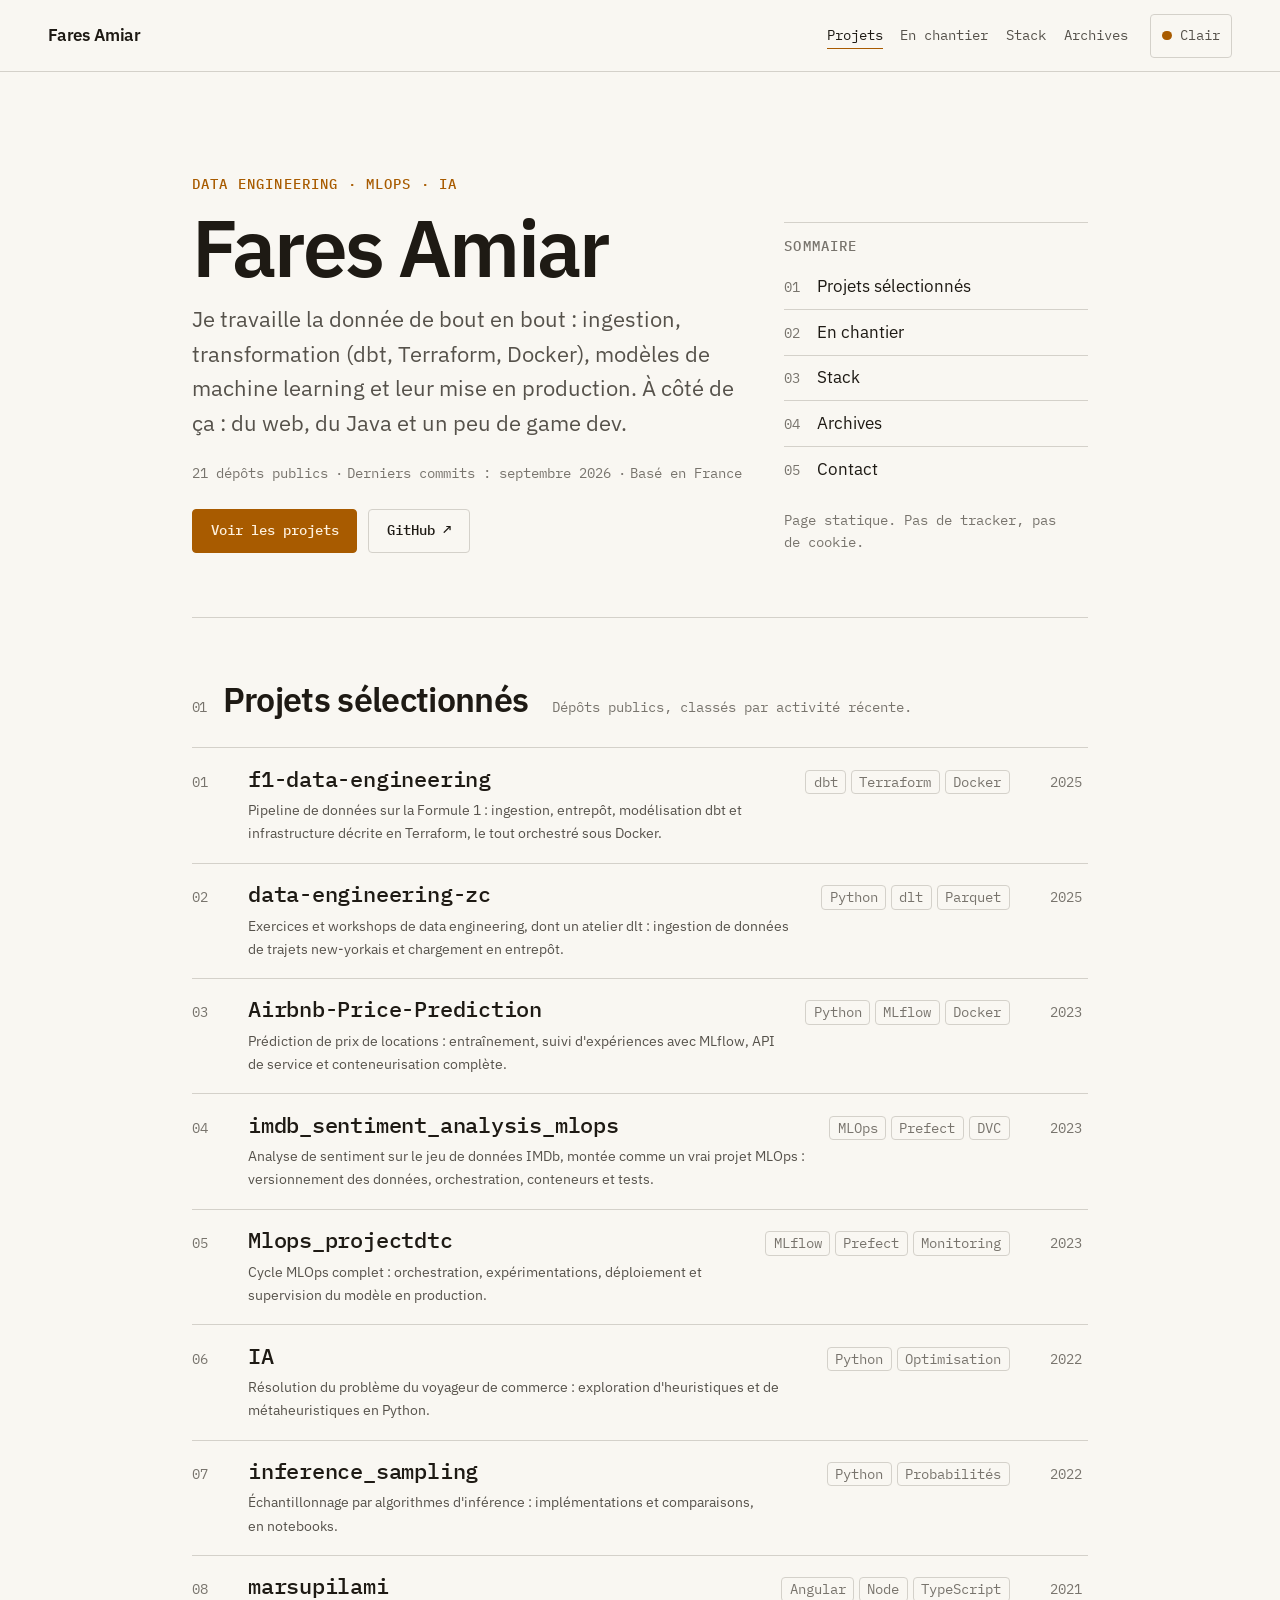
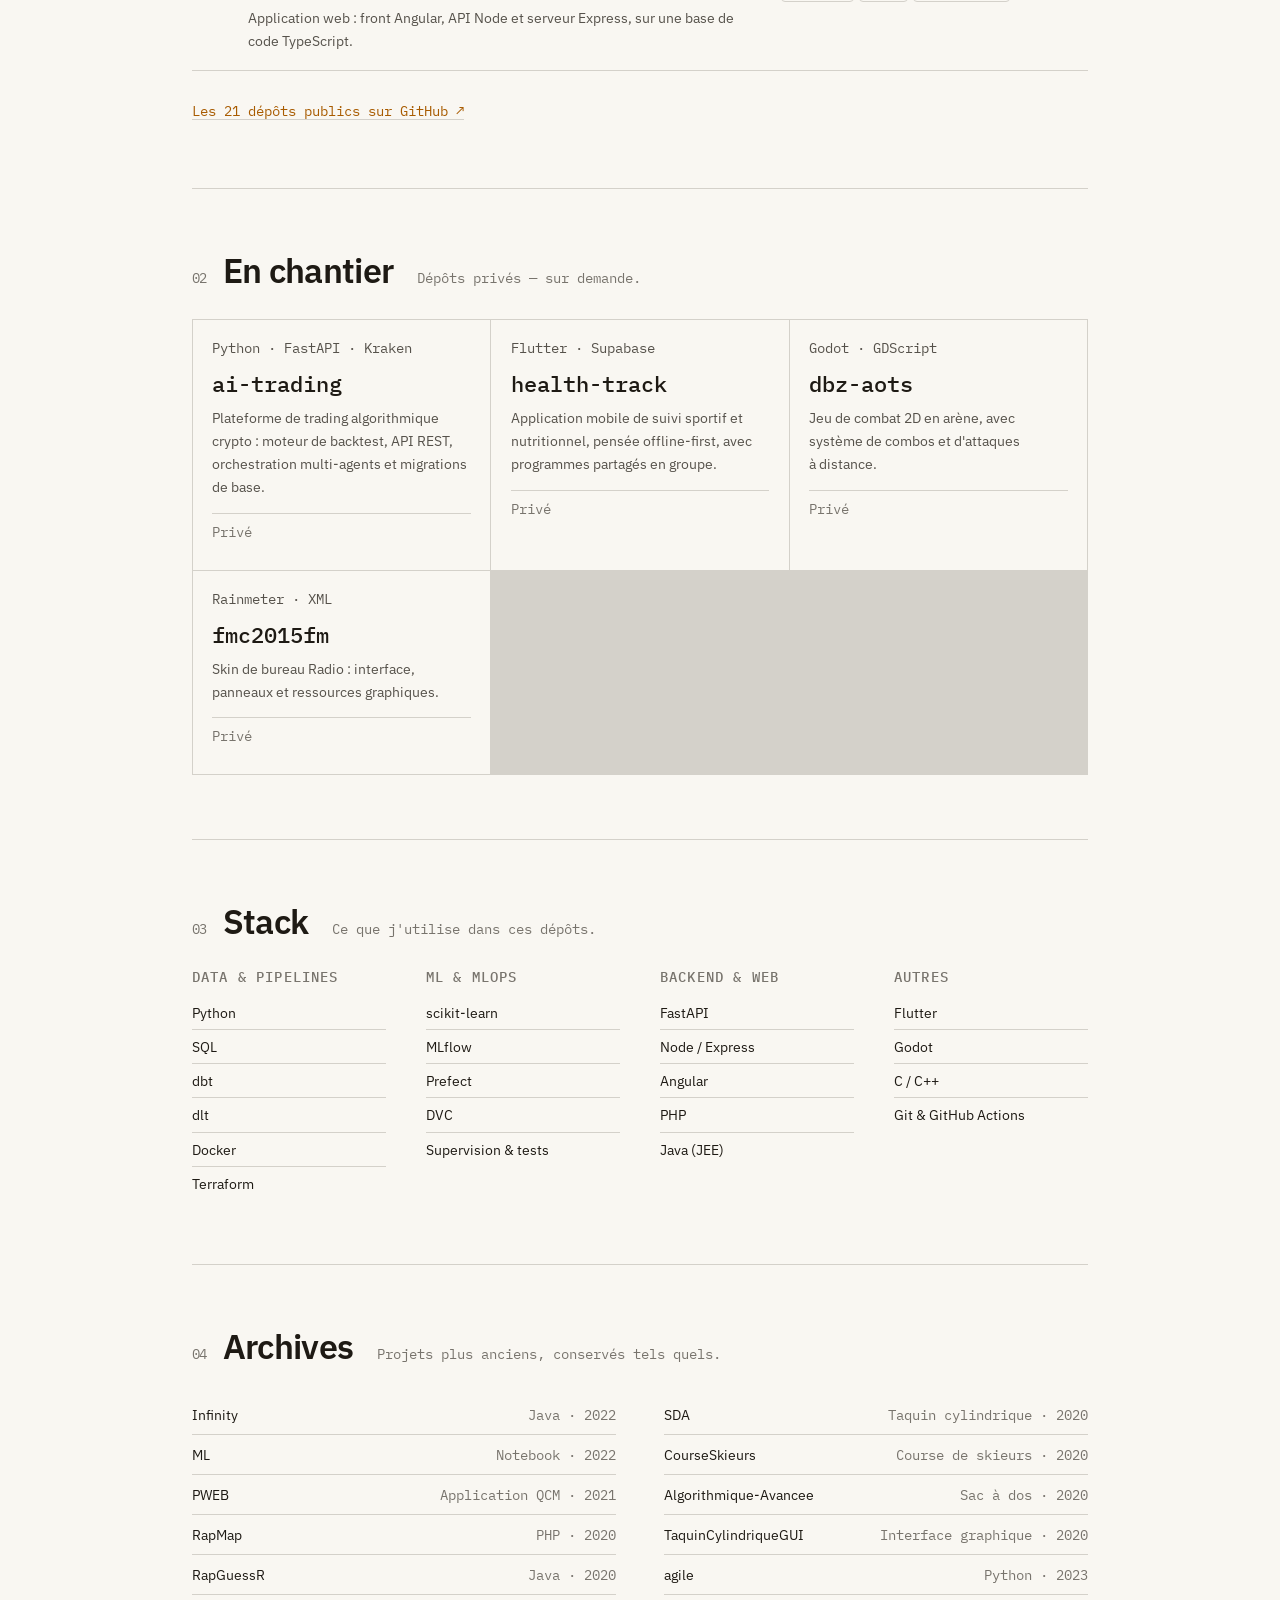
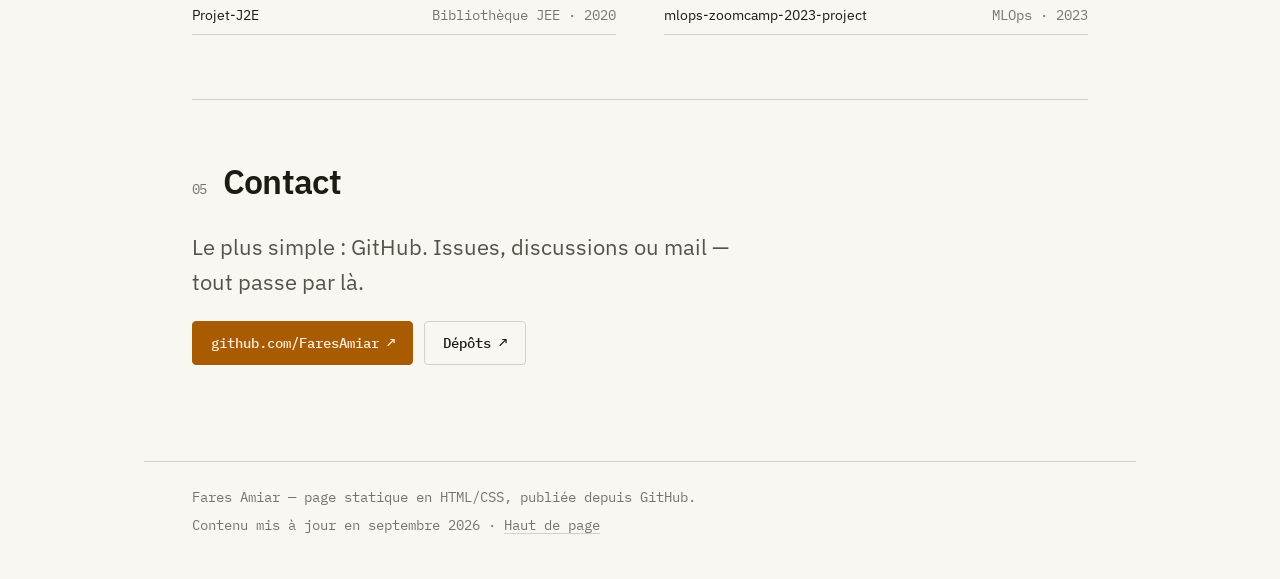
==== index.html @ 166ea543 "Ajout de la page perso (HTML/CSS/JS statique) - index.html : présentation, 8 projets sélectionnés, 4" ====
<!DOCTYPE html>
<html lang="fr" data-theme="dark">
<head>
<meta charset="utf-8">
<meta name="viewport" content="width=device-width, initial-scale=1">
<title>Fares Amiar — Data engineering, MLOps &amp; IA</title>
<meta name="description" content="Portfolio de Fares Amiar : pipelines de données, MLOps, modèles ML et projets ouverts sur GitHub.">
<meta name="color-scheme" content="dark light">
<link rel="icon" href="data:image/svg+xml,%3Csvg xmlns='http://www.w3.org/2000/svg' viewBox='0 0 32 32'%3E%3Crect width='32' height='32' rx='7' fill='%23151412'/%3E%3Ctext x='16' y='22' font-family='monospace' font-size='15' fill='%23e0a440' text-anchor='middle'%3EFA%3C/text%3E%3C/svg%3E">
<link rel="preconnect" href="https://fonts.googleapis.com">
<link rel="preconnect" href="https://fonts.gstatic.com" crossorigin>
<link href="https://fonts.googleapis.com/css2?family=IBM+Plex+Mono:wght@400;500&family=IBM+Plex+Sans:wght@400;500;600&display=swap" rel="stylesheet">
<link rel="stylesheet" href="assets/styles.css">
</head>
<body>
<a class="skip" href="#main">Aller au contenu</a>

<header class="top" id="haut">
  <a class="top__brand" href="#haut">Fares&nbsp;Amiar</a>
  <nav class="top__nav" aria-label="Sections">
    <a href="#projets">Projets</a>
    <a href="#chantier">En chantier</a>
    <a href="#stack">Stack</a>
    <a href="#archives">Archives</a>
  </nav>
  <button class="theme" id="theme-toggle" type="button" aria-pressed="true" aria-label="Basculer entre thème sombre et clair">
    <span class="theme__dot" aria-hidden="true"></span><span class="theme__label">Sombre</span>
  </button>
</header>

<main id="main">

  <section class="hero" aria-labelledby="hero-title">
    <div class="hero__intro">
      <p class="kicker">Data engineering · MLOps · IA</p>
      <h1 id="hero-title">Fares Amiar</h1>
      <p class="lede">
        Je travaille la donnée de bout en bout&nbsp;: ingestion, transformation (dbt, Terraform,
        Docker), modèles de machine learning et leur mise en production.
        À côté de ça&nbsp;: du web, du Java et un peu de game dev.
      </p>
      <p class="meta">
        <span>21 dépôts publics</span>
        <span>Derniers commits&nbsp;: septembre 2026</span>
        <span>Basé en France</span>
      </p>
      <p class="hero__links">
        <a class="btn" href="#projets">Voir les projets</a>
        <a class="btn btn--ghost" href="https://github.com/FaresAmiar" rel="me noopener">GitHub ↗</a>
      </p>
    </div>

    <aside class="hero__index" aria-label="Sommaire de la page">
      <p class="hero__index-title">Sommaire</p>
      <ol>
        <li><a href="#projets"><span class="num">01</span> Projets sélectionnés</a></li>
        <li><a href="#chantier"><span class="num">02</span> En chantier</a></li>
        <li><a href="#stack"><span class="num">03</span> Stack</a></li>
        <li><a href="#archives"><span class="num">04</span> Archives</a></li>
        <li><a href="#contact"><span class="num">05</span> Contact</a></li>
      </ol>
      <p class="hero__note">Page statique. Pas de tracker, pas de cookie.</p>
    </aside>
  </section>

  <section class="section" id="projets" aria-labelledby="projets-title">
    <div class="section__head">
      <h2 id="projets-title"><span class="num">01</span> Projets sélectionnés</h2>
      <p class="section__note">Dépôts publics, classés par activité récente.</p>
    </div>

    <ol class="rows">
      <li class="row">
        <span class="row__num">01</span>
        <div class="row__body">
          <h3><a href="https://github.com/FaresAmiar/f1-data-engineering" rel="noopener">f1-data-engineering</a></h3>
          <p>Pipeline de données sur la Formule 1&nbsp;: ingestion, entrepôt, modélisation dbt et infrastructure décrite en Terraform, le tout orchestré sous Docker.</p>
        </div>
        <p class="row__stack"><span>dbt</span><span>Terraform</span><span>Docker</span></p>
        <p class="row__year">2025</p>
      </li>

      <li class="row">
        <span class="row__num">02</span>
        <div class="row__body">
          <h3><a href="https://github.com/FaresAmiar/data-engineering-zc" rel="noopener">data-engineering-zc</a></h3>
          <p>Exercices et workshops de data engineering, dont un atelier dlt&nbsp;: ingestion de données de trajets new-yorkais et chargement en entrepôt.</p>
        </div>
        <p class="row__stack"><span>Python</span><span>dlt</span><span>Parquet</span></p>
        <p class="row__year">2025</p>
      </li>

      <li class="row">
        <span class="row__num">03</span>
        <div class="row__body">
          <h3><a href="https://github.com/FaresAmiar/Airbnb-Price-Prediction" rel="noopener">Airbnb-Price-Prediction</a></h3>
          <p>Prédiction de prix de locations&nbsp;: entraînement, suivi d'expériences avec MLflow, API de service et conteneurisation complète.</p>
        </div>
        <p class="row__stack"><span>Python</span><span>MLflow</span><span>Docker</span></p>
        <p class="row__year">2023</p>
      </li>

      <li class="row">
        <span class="row__num">04</span>
        <div class="row__body">
          <h3><a href="https://github.com/FaresAmiar/imdb_sentiment_analysis_mlops" rel="noopener">imdb_sentiment_analysis_mlops</a></h3>
          <p>Analyse de sentiment sur le jeu de données IMDb, montée comme un vrai projet MLOps&nbsp;: versionnement des données, orchestration, conteneurs et tests.</p>
        </div>
        <p class="row__stack"><span>MLOps</span><span>Prefect</span><span>DVC</span></p>
        <p class="row__year">2023</p>
      </li>

      <li class="row">
        <span class="row__num">05</span>
        <div class="row__body">
          <h3><a href="https://github.com/FaresAmiar/Mlops_projectdtc" rel="noopener">Mlops_projectdtc</a></h3>
          <p>Cycle MLOps complet&nbsp;: orchestration, expérimentations, déploiement et supervision du modèle en production.</p>
        </div>
        <p class="row__stack"><span>MLflow</span><span>Prefect</span><span>Monitoring</span></p>
        <p class="row__year">2023</p>
      </li>

      <li class="row">
        <span class="row__num">06</span>
        <div class="row__body">
          <h3><a href="https://github.com/FaresAmiar/IA" rel="noopener">IA</a></h3>
          <p>Résolution du problème du voyageur de commerce&nbsp;: exploration d'heuristiques et de métaheuristiques en Python.</p>
        </div>
        <p class="row__stack"><span>Python</span><span>Optimisation</span></p>
        <p class="row__year">2022</p>
      </li>

      <li class="row">
        <span class="row__num">07</span>
        <div class="row__body">
          <h3><a href="https://github.com/FaresAmiar/inference_sampling" rel="noopener">inference_sampling</a></h3>
          <p>Échantillonnage par algorithmes d'inférence&nbsp;: implémentations et comparaisons, en notebooks.</p>
        </div>
        <p class="row__stack"><span>Python</span><span>Probabilités</span></p>
        <p class="row__year">2022</p>
      </li>

      <li class="row">
        <span class="row__num">08</span>
        <div class="row__body">
          <h3><a href="https://github.com/FaresAmiar/marsupilami" rel="noopener">marsupilami</a></h3>
          <p>Application web&nbsp;: front Angular, API Node et serveur Express, sur une base de code TypeScript.</p>
        </div>
        <p class="row__stack"><span>Angular</span><span>Node</span><span>TypeScript</span></p>
        <p class="row__year">2021</p>
      </li>
    </ol>

    <p class="section__foot">
      <a class="link-more" href="https://github.com/FaresAmiar?tab=repositories" rel="noopener">Les 21 dépôts publics sur GitHub ↗</a>
    </p>
  </section>

  <section class="section" id="chantier" aria-labelledby="chantier-title">
    <div class="section__head">
      <h2 id="chantier-title"><span class="num">02</span> En chantier</h2>
      <p class="section__note">Dépôts privés — sur demande.</p>
    </div>

    <ul class="cards">
      <li class="card">
        <p class="card__tag">Python · FastAPI · Kraken</p>
        <h3>ai-trading</h3>
        <p>Plateforme de trading algorithmique crypto&nbsp;: moteur de backtest, API REST, orchestration multi-agents et migrations de base.</p>
        <p class="card__state">Privé</p>
      </li>
      <li class="card">
        <p class="card__tag">Flutter · Supabase</p>
        <h3>health-track</h3>
        <p>Application mobile de suivi sportif et nutritionnel, pensée offline-first, avec programmes partagés en groupe.</p>
        <p class="card__state">Privé</p>
      </li>
      <li class="card">
        <p class="card__tag">Godot · GDScript</p>
        <h3>dbz-aots</h3>
        <p>Jeu de combat 2D en arène, avec système de combos et d'attaques à distance.</p>
        <p class="card__state">Privé</p>
      </li>
      <li class="card">
        <p class="card__tag">Rainmeter · XML</p>
        <h3>fmc2015fm</h3>
        <p>Skin de bureau Radio&nbsp;: interface, panneaux et ressources graphiques.</p>
        <p class="card__state">Privé</p>
      </li>
    </ul>
  </section>

  <section class="section" id="stack" aria-labelledby="stack-title">
    <div class="section__head">
      <h2 id="stack-title"><span class="num">03</span> Stack</h2>
      <p class="section__note">Ce que j'utilise dans ces dépôts.</p>
    </div>

    <div class="stack">
      <div class="stack__col">
        <p class="stack__label">Data &amp; pipelines</p>
        <ul>
          <li>Python</li><li>SQL</li><li>dbt</li><li>dlt</li><li>Docker</li><li>Terraform</li>
        </ul>
      </div>
      <div class="stack__col">
        <p class="stack__label">ML &amp; MLOps</p>
        <ul>
          <li>scikit-learn</li><li>MLflow</li><li>Prefect</li><li>DVC</li><li>Supervision &amp; tests</li>
        </ul>
      </div>
      <div class="stack__col">
        <p class="stack__label">Backend &amp; web</p>
        <ul>
          <li>FastAPI</li><li>Node / Express</li><li>Angular</li><li>PHP</li><li>Java (JEE)</li>
        </ul>
      </div>
      <div class="stack__col">
        <p class="stack__label">Autres</p>
        <ul>
          <li>Flutter</li><li>Godot</li><li>C / C++</li><li>Git &amp; GitHub Actions</li>
        </ul>
      </div>
    </div>
  </section>

  <section class="section" id="archives" aria-labelledby="archives-title">
    <div class="section__head">
      <h2 id="archives-title"><span class="num">04</span> Archives</h2>
      <p class="section__note">Projets plus anciens, conservés tels quels.</p>
    </div>

    <ul class="archive">
      <li><a href="https://github.com/FaresAmiar/Infinity" rel="noopener">Infinity</a><span>Java · 2022</span></li>
      <li><a href="https://github.com/FaresAmiar/ML" rel="noopener">ML</a><span>Notebook · 2022</span></li>
      <li><a href="https://github.com/FaresAmiar/PWEB" rel="noopener">PWEB</a><span>Application QCM · 2021</span></li>
      <li><a href="https://github.com/FaresAmiar/RapMap" rel="noopener">RapMap</a><span>PHP · 2020</span></li>
      <li><a href="https://github.com/FaresAmiar/RapGuessR" rel="noopener">RapGuessR</a><span>Java · 2020</span></li>
      <li><a href="https://github.com/FaresAmiar/Projet-J2E" rel="noopener">Projet-J2E</a><span>Bibliothèque JEE · 2020</span></li>
      <li><a href="https://github.com/FaresAmiar/SDA" rel="noopener">SDA</a><span>Taquin cylindrique · 2020</span></li>
      <li><a href="https://github.com/FaresAmiar/CourseSkieurs" rel="noopener">CourseSkieurs</a><span>Course de skieurs · 2020</span></li>
      <li><a href="https://github.com/FaresAmiar/Algorithmique-Avancee" rel="noopener">Algorithmique-Avancee</a><span>Sac à dos · 2020</span></li>
      <li><a href="https://github.com/FaresAmiar/TaquinCylindriqueGUI" rel="noopener">TaquinCylindriqueGUI</a><span>Interface graphique · 2020</span></li>
      <li><a href="https://github.com/FaresAmiar/agile" rel="noopener">agile</a><span>Python · 2023</span></li>
      <li><a href="https://github.com/FaresAmiar/mlops-zoomcamp-2023-project" rel="noopener">mlops-zoomcamp-2023-project</a><span>MLOps · 2023</span></li>
    </ul>
  </section>

  <section class="section section--contact" id="contact" aria-labelledby="contact-title">
    <div class="section__head">
      <h2 id="contact-title"><span class="num">05</span> Contact</h2>
    </div>
    <p class="contact__lede">
      Le plus simple&nbsp;: GitHub. Issues, discussions ou mail — tout passe par là.
    </p>
    <p class="hero__links">
      <a class="btn" href="https://github.com/FaresAmiar" rel="me noopener">github.com/FaresAmiar ↗</a>
      <a class="btn btn--ghost" href="https://github.com/FaresAmiar?tab=repositories" rel="noopener">Dépôts ↗</a>
    </p>
  </section>

</main>

<footer class="foot">
  <p>Fares Amiar — page statique en HTML/CSS, publiée depuis GitHub.</p>
  <p class="foot__meta">Contenu mis à jour en septembre 2026 · <a href="#haut">Haut de page</a></p>
</footer>

<script src="assets/main.js" defer></script>
</body>
</html>
---- assets/styles.css ----
/* Fares Amiar — page perso
   Palette : encre chaude sombre + un seul accent ocre.
   Pas de dégradé, pas de verre dépoli, pas d'icônes décoratives. */

:root {
  --ink:          oklch(0.18 0.012 80);
  --ink-soft:     oklch(0.24 0.012 80);
  --surface:      oklch(0.22 0.012 80);
  --page:         oklch(0.16 0.010 80);
  --line:         oklch(0.32 0.012 80);
  --text:         oklch(0.93 0.010 85);
  --text-muted:   oklch(0.72 0.012 85);
  --text-faint:   oklch(0.58 0.012 85);
  --accent:       oklch(0.78 0.130 75);
  --accent-ink:   oklch(0.24 0.05 75);

  --sans: "IBM Plex Sans", ui-sans-serif, system-ui, -apple-system, "Segoe UI", sans-serif;
  --mono: "IBM Plex Mono", ui-monospace, "SFMono-Regular", Menlo, monospace;

  --step--1: clamp(0.82rem, 0.79rem + 0.15vw, 0.9rem);
  --step-0:  clamp(0.98rem, 0.94rem + 0.2vw, 1.06rem);
  --step-1:  clamp(1.15rem, 1.07rem + 0.4vw, 1.35rem);
  --step-2:  clamp(1.5rem, 1.3rem + 1vw, 2.1rem);
  --step-3:  clamp(2.6rem, 1.8rem + 4vw, 5rem);

  --gut: clamp(1.2rem, 0.6rem + 3vw, 3.4rem);
  --maxw: 62rem;
  --radius: 4px;
}

[data-theme="light"] {
  --page:       oklch(0.975 0.006 85);
  --surface:    oklch(0.945 0.008 85);
  --ink:        oklch(0.22 0.012 80);
  --ink-soft:   oklch(0.34 0.012 80);
  --line:       oklch(0.86 0.010 85);
  --text:       oklch(0.22 0.012 80);
  --text-muted: oklch(0.44 0.012 80);
  --text-faint: oklch(0.56 0.012 80);
  --accent:     oklch(0.55 0.135 62);
  --accent-ink: oklch(0.96 0.03 75);
}

* { box-sizing: border-box; }

html { scroll-behavior: smooth; }

body {
  margin: 0;
  background: var(--page);
  color: var(--text);
  font-family: var(--sans);
  font-size: var(--step-0);
  line-height: 1.6;
  -webkit-font-smoothing: antialiased;
  text-wrap: pretty;
}

a { color: inherit; text-decoration-color: var(--line); text-underline-offset: 3px; }
a:hover { text-decoration-color: var(--accent); }
a:focus-visible,
button:focus-visible {
  outline: 2px solid var(--accent);
  outline-offset: 3px;
  border-radius: 2px;
}

.skip {
  position: absolute; left: -9999px; top: 0;
  background: var(--accent); color: var(--accent-ink);
  padding: 0.6rem 0.9rem; font: 500 var(--step--1)/1 var(--mono);
}
.skip:focus { left: 0.8rem; top: 0.8rem; z-index: 20; }

/* ---------- en-tête ---------- */
.top {
  position: sticky; top: 0; z-index: 10;
  display: flex; flex-wrap: wrap; align-items: center; gap: 0.6rem 1.4rem;
  padding: 0.85rem var(--gut);
  background: color-mix(in oklab, var(--page) 92%, transparent);
  border-bottom: 1px solid var(--line);
  backdrop-filter: blur(6px);
}
.top__brand {
  font: 600 var(--step-0)/1 var(--sans);
  letter-spacing: -0.01em;
  text-decoration: none;
  margin-right: auto;
}
.top__nav { display: flex; flex-wrap: wrap; gap: 1.1rem; }
.top__nav a {
  font: 400 var(--step--1)/1 var(--mono);
  color: var(--text-muted);
  text-decoration: none;
  padding: 0.35rem 0;
  border-bottom: 1px solid transparent;
}
.top__nav a:hover { color: var(--text); border-bottom-color: var(--accent); }
.top__nav a[aria-current="true"] { color: var(--text); border-bottom-color: var(--accent); }

.theme {
  display: inline-flex; align-items: center; gap: 0.5rem;
  min-height: 44px; padding: 0 0.7rem;
  background: transparent; color: var(--text-muted);
  border: 1px solid var(--line); border-radius: var(--radius);
  font: 400 var(--step--1)/1 var(--mono); cursor: pointer;
}
.theme:hover { color: var(--text); border-color: var(--text-faint); }
.theme__dot {
  width: 0.6rem; height: 0.6rem; border-radius: 50%;
  background: var(--accent);
}

/* ---------- structure ---------- */
main { max-width: var(--maxw); margin: 0 auto; padding: 0 var(--gut) 2rem; }

.kicker {
  margin: 0 0 1.1rem;
  font: 500 var(--step--1)/1.2 var(--mono);
  letter-spacing: 0.08em;
  text-transform: uppercase;
  color: var(--accent);
}

.num {
  font: 400 var(--step--1)/1 var(--mono);
  color: var(--text-faint);
  margin-right: 0.55rem;
}

/* ---------- hero ---------- */
.hero {
  display: grid;
  grid-template-columns: minmax(0, 1.55fr) minmax(15rem, 0.85fr);
  gap: clamp(1.5rem, 3vw, 4rem);
  align-items: end;
  padding: clamp(3rem, 8vw, 6.5rem) 0 clamp(2.5rem, 5vw, 4rem);
  border-bottom: 1px solid var(--line);
}
.hero h1 {
  margin: 0 0 1rem;
  font: 600 var(--step-3)/0.96 var(--sans);
  letter-spacing: -0.035em;
}
.lede {
  margin: 0 0 1.4rem;
  max-width: 34rem;
  font-size: var(--step-1);
  color: var(--text-muted);
}
.meta {
  display: flex; flex-wrap: wrap; gap: 0.4rem 1.2rem;
  margin: 0 0 1.6rem;
  font: 400 var(--step--1)/1.4 var(--mono);
  color: var(--text-faint);
}
.meta span { position: relative; }
.meta span + span::before {
  content: "·"; position: absolute; left: -0.75rem;
}
.hero__links { display: flex; flex-wrap: wrap; gap: 0.7rem; margin: 0; }

.btn {
  display: inline-flex; align-items: center; min-height: 44px;
  padding: 0 1.1rem;
  background: var(--accent); color: var(--accent-ink);
  border: 1px solid var(--accent); border-radius: var(--radius);
  font: 500 var(--step--1)/1 var(--mono); text-decoration: none;
}
.btn:hover { filter: brightness(1.07); }
.btn--ghost {
  background: transparent; color: var(--text);
  border-color: var(--line);
}
.btn--ghost:hover { border-color: var(--accent); color: var(--accent); }

.hero__index {
  border-top: 1px solid var(--line);
  padding-top: 1rem;
}
.hero__index-title,
.stack__label {
  margin: 0 0 0.7rem;
  font: 500 var(--step--1)/1 var(--mono);
  letter-spacing: 0.08em; text-transform: uppercase;
  color: var(--text-faint);
}
.hero__index ol { list-style: none; margin: 0; padding: 0; }
.hero__index li + li { border-top: 1px solid var(--line); }
.hero__index a {
  display: flex; gap: 0.5rem; align-items: baseline;
  padding: 0.55rem 0; text-decoration: none;
  font-size: var(--step-0);
}
.hero__index a:hover { color: var(--accent); }
.hero__note {
  margin: 1.1rem 0 0;
  font: 400 var(--step--1)/1.5 var(--mono);
  color: var(--text-faint);
}

/* ---------- sections ---------- */
.section { padding: clamp(2.4rem, 5vw, 4rem) 0; border-bottom: 1px solid var(--line); }
.section__head {
  display: flex; flex-wrap: wrap; align-items: baseline; gap: 0.4rem 1.5rem;
  margin-bottom: 1.8rem;
}
.section__head h2 {
  margin: 0; font: 600 var(--step-2)/1.1 var(--sans);
  letter-spacing: -0.02em;
}
.section__note {
  margin: 0; font: 400 var(--step--1)/1.4 var(--mono); color: var(--text-faint);
}
.section__foot { margin: 1.6rem 0 0; }
.link-more {
  font: 400 var(--step--1)/1 var(--mono);
  color: var(--accent);
}

/* ---------- liste de projets ---------- */
.rows { list-style: none; margin: 0; padding: 0; }
.row {
  display: grid;
  grid-template-columns: 2.4rem minmax(0, 1fr) minmax(9rem, max-content) 3.4rem;
  gap: 0.4rem 1.1rem;
  align-items: baseline;
  padding: 1.15rem 0.4rem 1.15rem 0;
  border-top: 1px solid var(--line);
}
.row:last-child { border-bottom: 1px solid var(--line); }
.row:hover { background: var(--surface); }
.row__num { font: 400 var(--step--1)/1 var(--mono); color: var(--text-faint); }
.row__body h3 {
  margin: 0 0 0.35rem;
  font: 500 var(--step-1)/1.2 var(--mono);
  letter-spacing: -0.01em;
}
.row__body h3 a { text-decoration: none; }
.row__body h3 a:hover { color: var(--accent); }
.row__body p { margin: 0; max-width: 40rem; color: var(--text-muted); font-size: var(--step--1); }
.row__stack { margin: 0; display: flex; flex-wrap: wrap; gap: 0.35rem; }
.row__stack span {
  font: 400 var(--step--1)/1 var(--mono);
  color: var(--text-faint);
  border: 1px solid var(--line); border-radius: var(--radius);
  padding: 0.25rem 0.45rem;
}
.row__year {
  margin: 0; text-align: right;
  font: 400 var(--step--1)/1 var(--mono); color: var(--text-faint);
}

/* ---------- cartes « en chantier » ---------- */
.cards {
  list-style: none; margin: 0; padding: 0;
  display: grid; grid-template-columns: repeat(auto-fit, minmax(15rem, 1fr));
  gap: 1px;
  background: var(--line);
  border: 1px solid var(--line);
}
.card { background: var(--page); padding: 1.2rem 1.2rem 1rem; }
.card__tag {
  margin: 0 0 0.6rem;
  font: 400 var(--step--1)/1.3 var(--mono); color: var(--accent);
}
.card h3 { margin: 0 0 0.5rem; font: 500 var(--step-1)/1.2 var(--mono); }
.card p { margin: 0 0 0.9rem; color: var(--text-muted); font-size: var(--step--1); }
.card__state {
  font: 400 var(--step--1)/1 var(--mono) !important;
  color: var(--text-faint) !important;
  border-top: 1px solid var(--line); padding-top: 0.7rem;
}

/* ---------- stack ---------- */
.stack {
  display: grid; grid-template-columns: repeat(auto-fit, minmax(11rem, 1fr));
  gap: 2rem 2.5rem;
}
.stack ul { list-style: none; margin: 0; padding: 0; }
.stack li {
  padding: 0.32rem 0;
  border-bottom: 1px solid var(--line);
  font-size: var(--step--1);
}
.stack li:last-child { border-bottom: 0; }

/* ---------- archives ---------- */
.archive {
  list-style: none; margin: 0; padding: 0;
  columns: 2; column-gap: 3rem;
}
.archive li {
  display: flex; justify-content: space-between; gap: 1rem;
  break-inside: avoid;
  padding: 0.5rem 0;
  border-bottom: 1px solid var(--line);
  font-size: var(--step--1);
}
.archive a { text-decoration: none; }
.archive a:hover { color: var(--accent); }
.archive span { font-family: var(--mono); color: var(--text-faint); white-space: nowrap; }

/* ---------- contact ---------- */
.section--contact { border-bottom: 0; }
.contact__lede {
  margin: 0 0 1.4rem; max-width: 34rem;
  font-size: var(--step-1); color: var(--text-muted);
}

/* ---------- pied ---------- */
.foot {
  border-top: 1px solid var(--line);
  padding: 1.4rem var(--gut) 2.4rem;
  max-width: var(--maxw); margin: 0 auto;
  font: 400 var(--step--1)/1.6 var(--mono);
  color: var(--text-faint);
}
.foot p { margin: 0 0 0.3rem; }

/* ---------- apparitions ---------- */
.reveal { opacity: 0; transform: translateY(10px); transition: opacity .45s ease, transform .45s ease; }
.reveal.is-in { opacity: 1; transform: none; }

@media (prefers-reduced-motion: reduce) {
  html { scroll-behavior: auto; }
  .reveal { opacity: 1; transform: none; transition: none; }
}

/* ---------- responsive ---------- */
@media (max-width: 62rem) {
  .hero { grid-template-columns: 1fr; align-items: start; }
  .hero__index { max-width: 26rem; }
}

@media (max-width: 48rem) {
  .top { position: static; }
  .top__nav { order: 3; width: 100%; gap: 0.9rem; }
  .row { grid-template-columns: 2rem minmax(0, 1fr); }
  .row__stack, .row__year { grid-column: 2; justify-content: flex-start; text-align: left; }
  .archive { columns: 1; }
}

@media print {
  .top, .hero__index, .theme, .skip { display: none; }
  body { background: #fff; color: #000; }
  .reveal { opacity: 1; transform: none; }
}
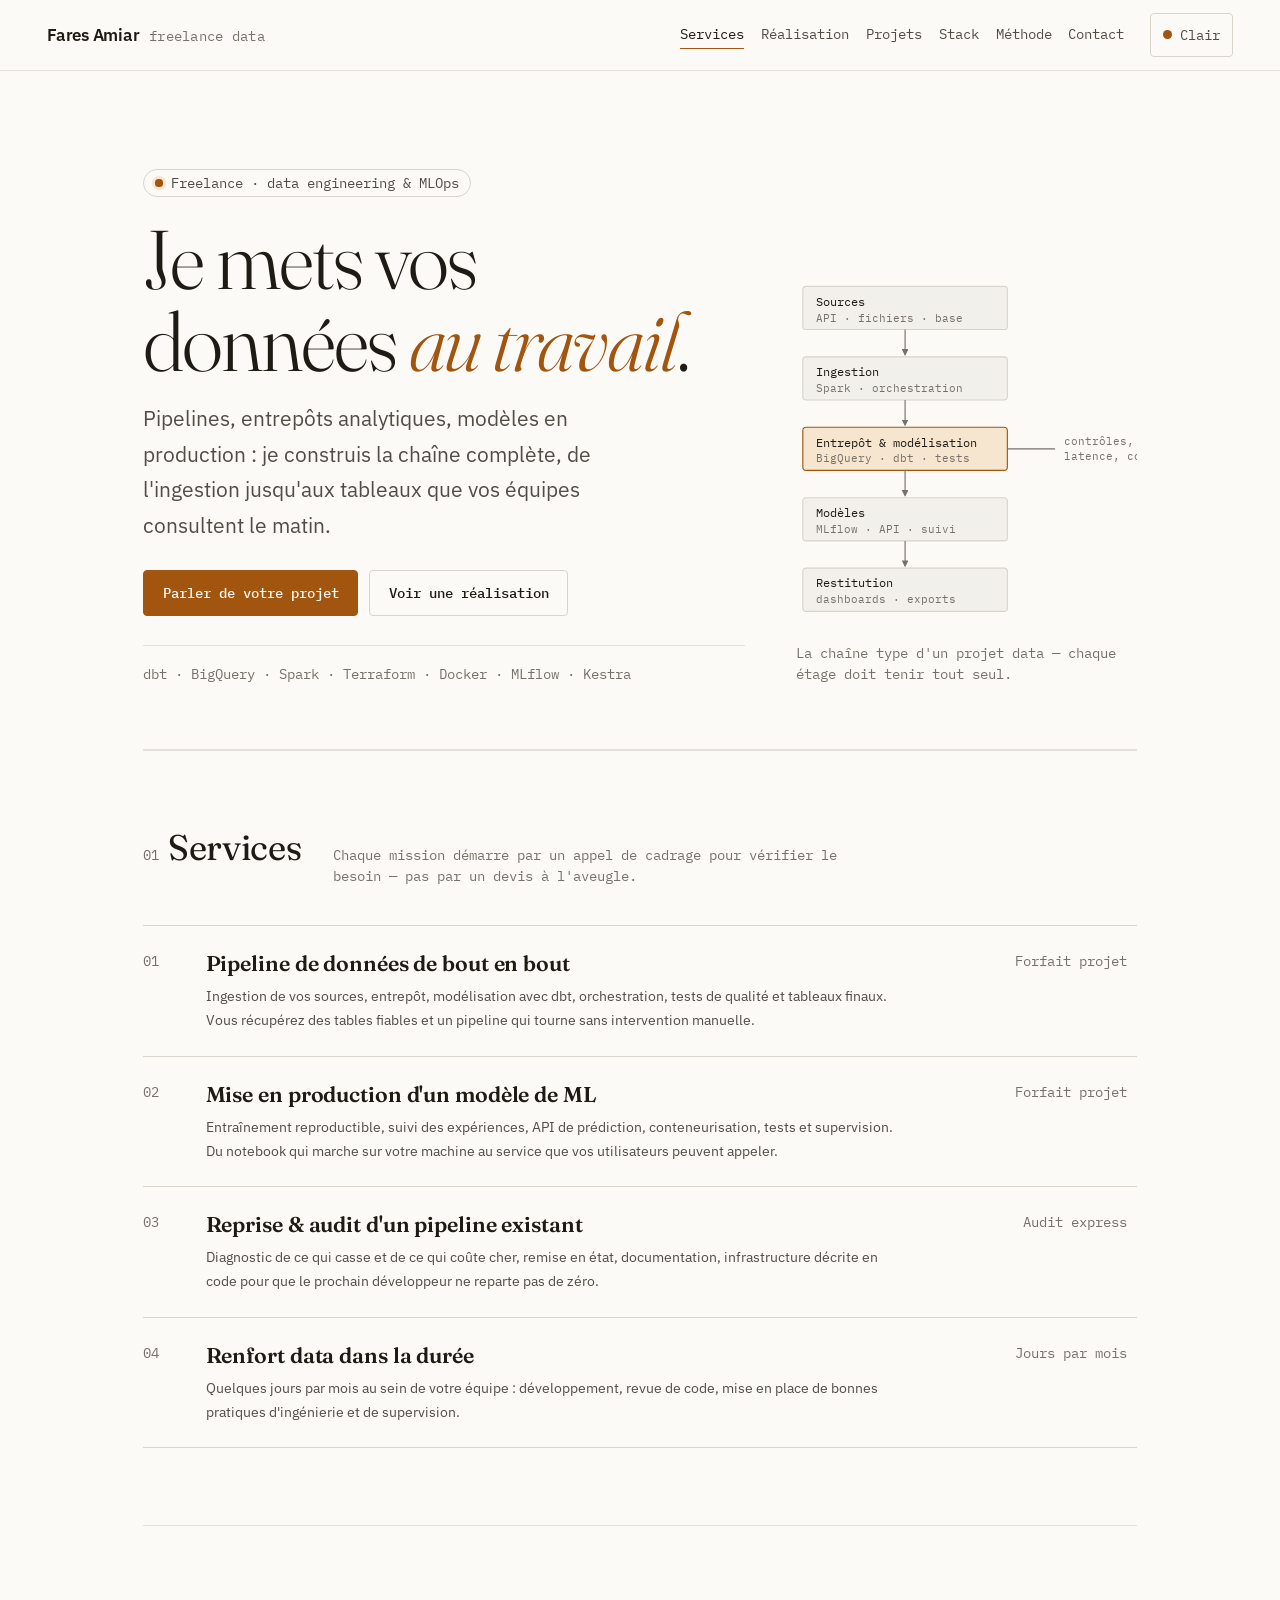
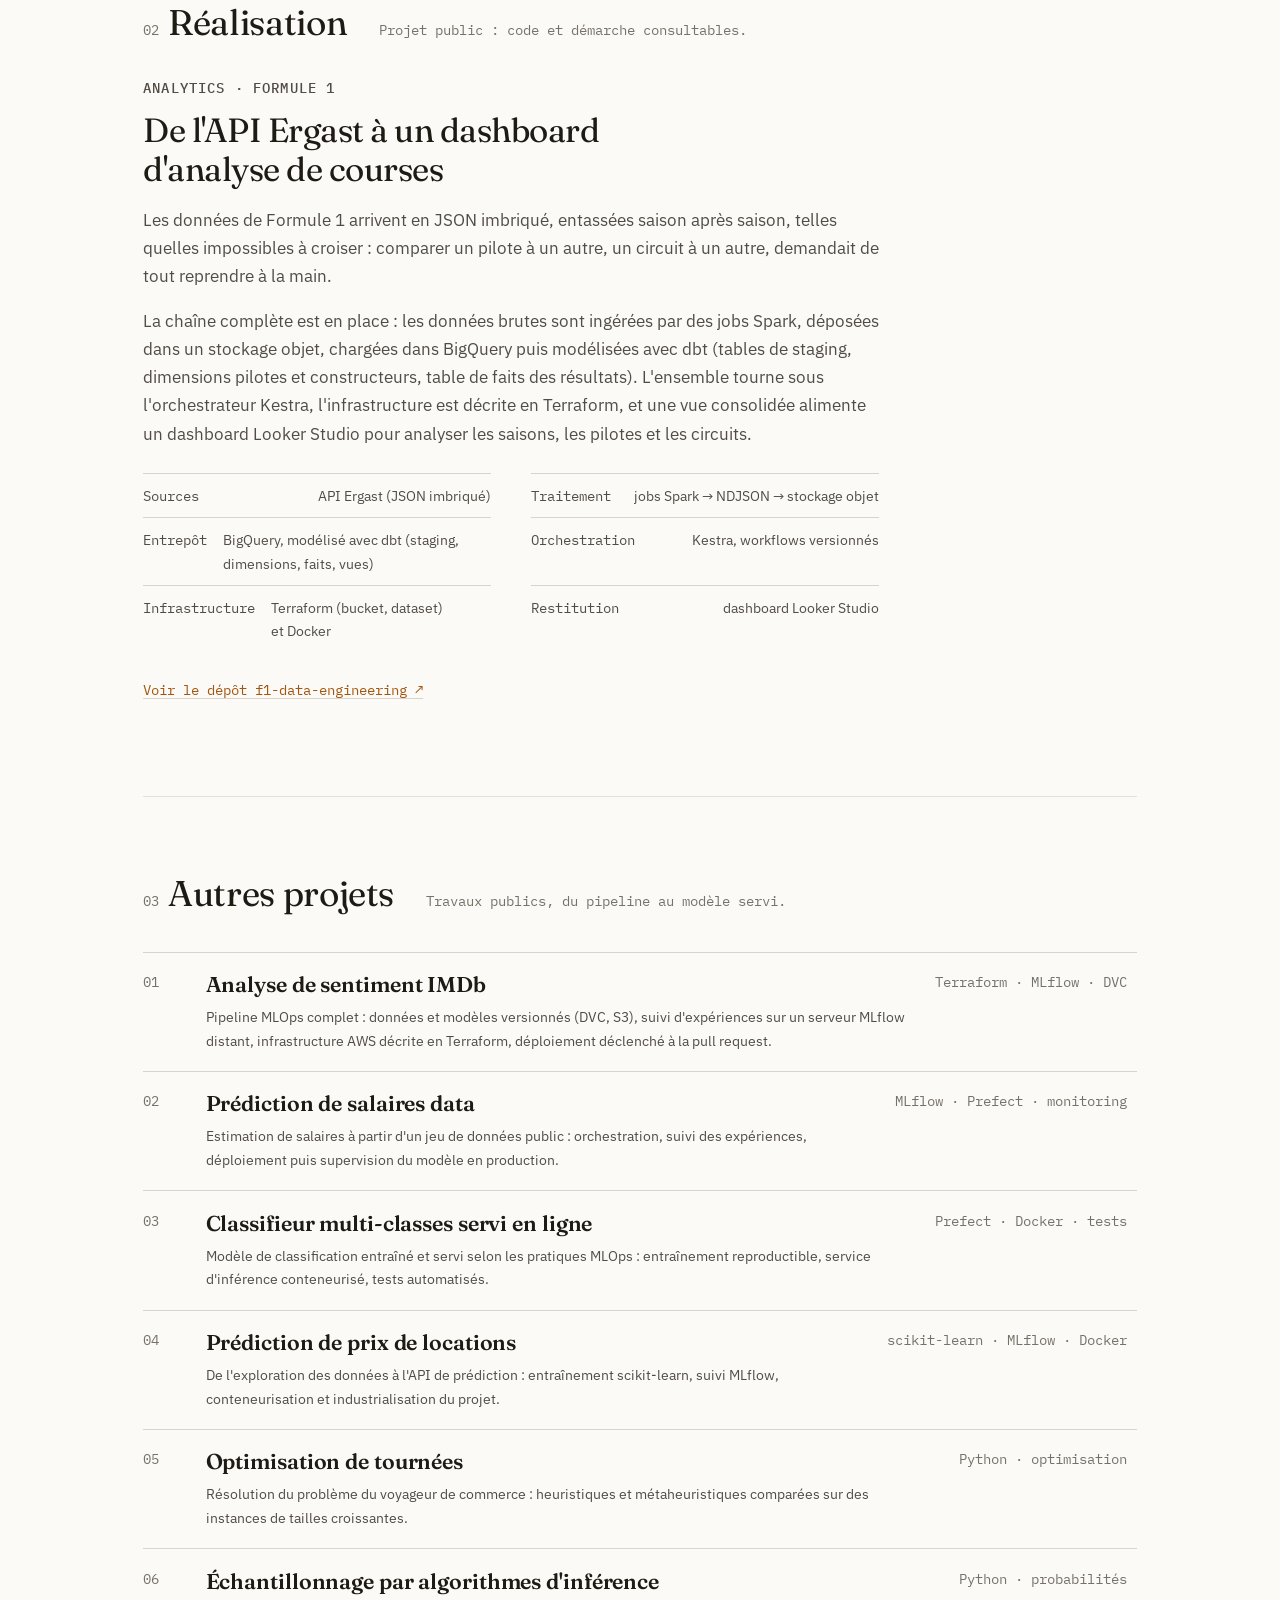
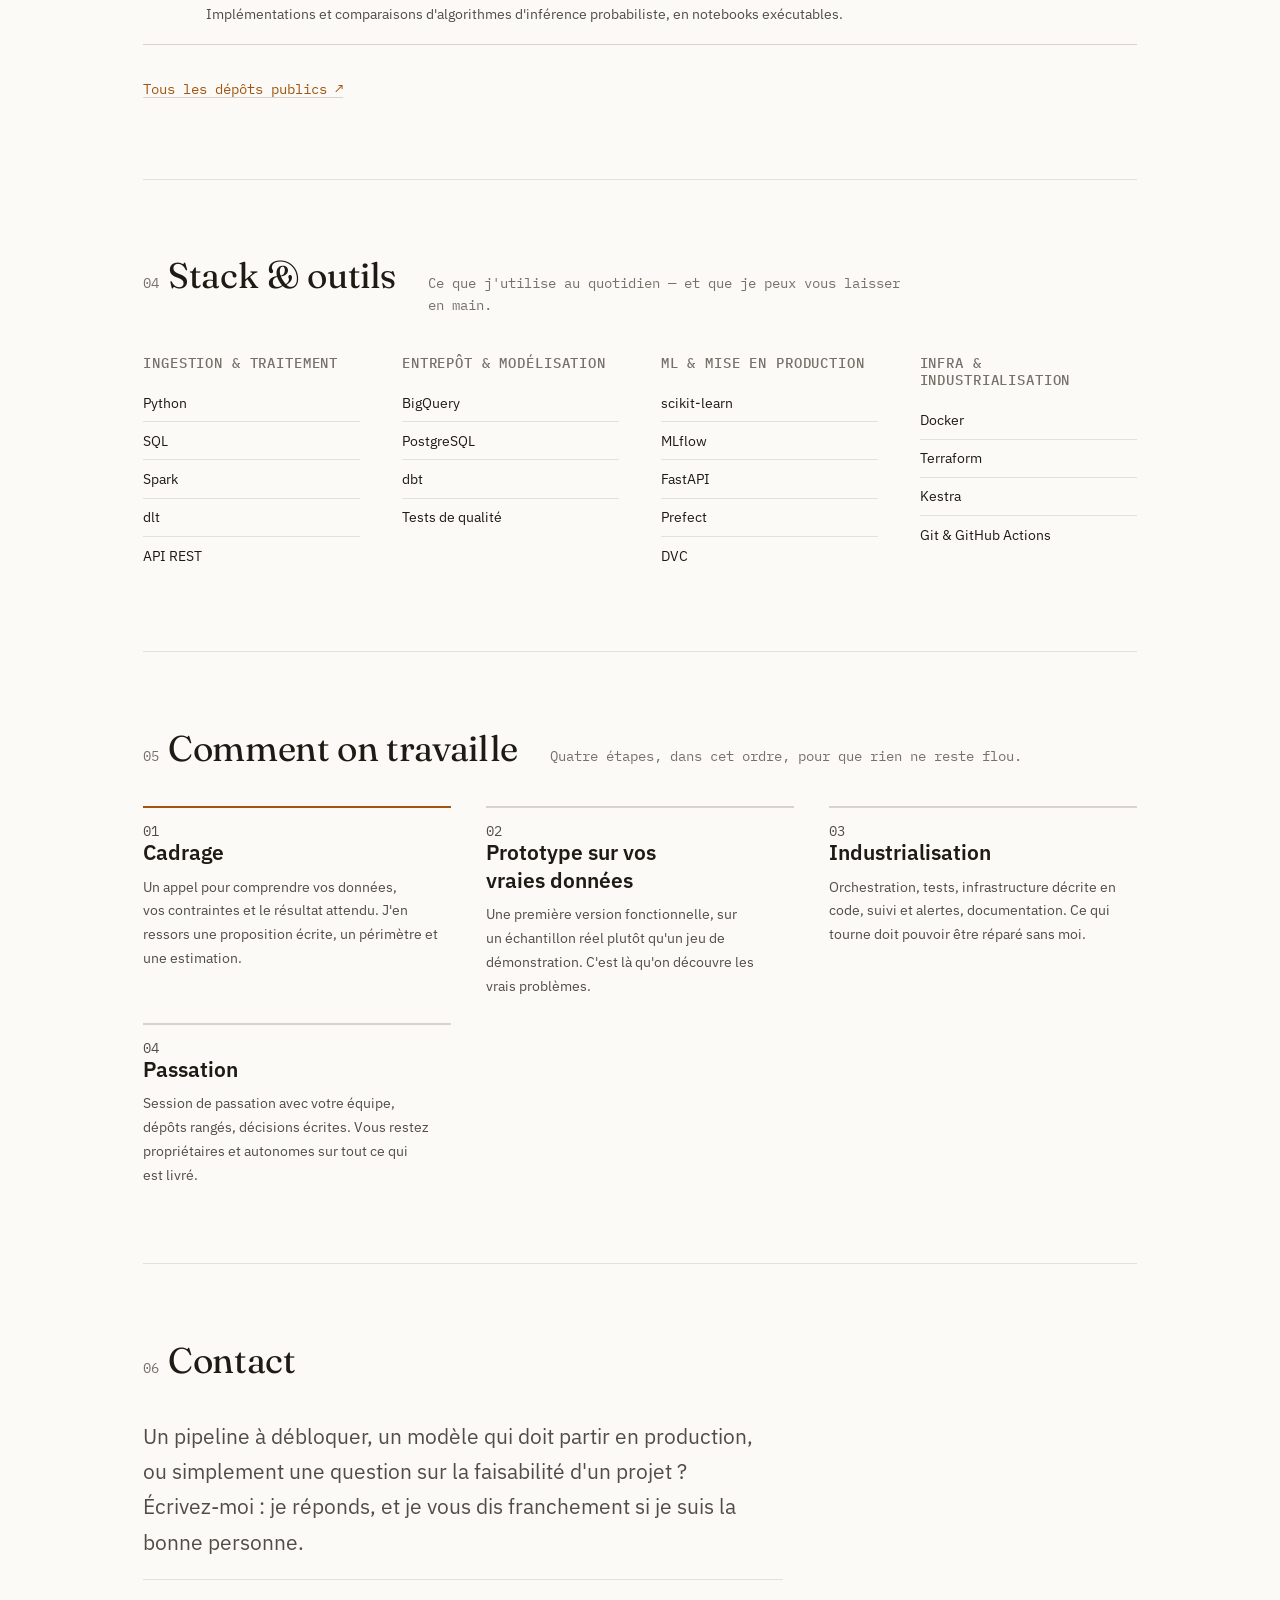
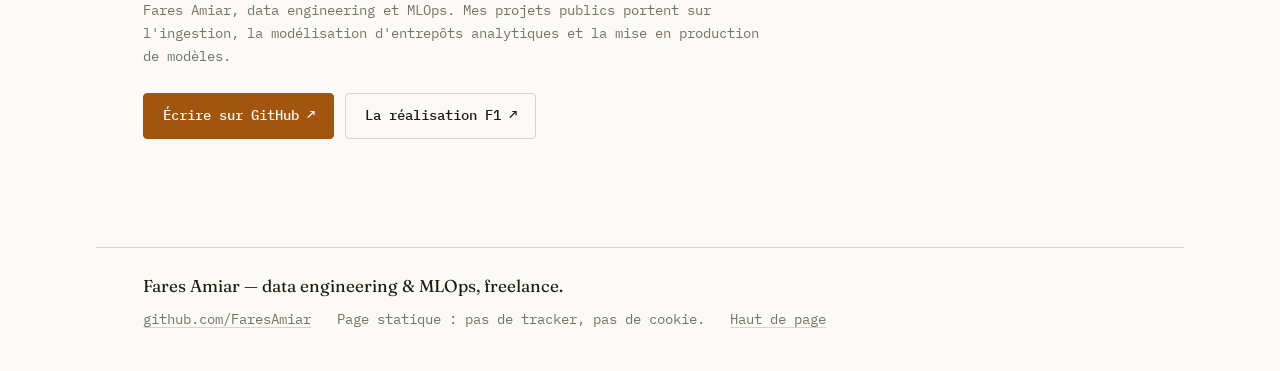
==== commit 60cc5caa: "Refonte en site portfolio freelance - hero avec accroche, pastille de statut et schéma de la chaîne " ====
--- a/index.html
+++ b/index.html
@@ -3,25 +3,31 @@
 <head>
 <meta charset="utf-8">
 <meta name="viewport" content="width=device-width, initial-scale=1">
-<title>Fares Amiar — Data engineering, MLOps &amp; IA</title>
-<meta name="description" content="Portfolio de Fares Amiar : pipelines de données, MLOps, modèles ML et projets ouverts sur GitHub.">
+<title>Fares Amiar — Data engineer freelance : pipelines, entrepôts, modèles en production</title>
+<meta name="description" content="Freelance data engineering et MLOps : pipelines de données, entrepôts analytiques (dbt, BigQuery), mise en production de modèles ML. Missions au forfait ou en renfort d'équipe.">
+<meta name="author" content="Fares Amiar">
 <meta name="color-scheme" content="dark light">
-<link rel="icon" href="data:image/svg+xml,%3Csvg xmlns='http://www.w3.org/2000/svg' viewBox='0 0 32 32'%3E%3Crect width='32' height='32' rx='7' fill='%23151412'/%3E%3Ctext x='16' y='22' font-family='monospace' font-size='15' fill='%23e0a440' text-anchor='middle'%3EFA%3C/text%3E%3C/svg%3E">
+<meta property="og:title" content="Fares Amiar — Data engineer freelance">
+<meta property="og:description" content="Pipelines, entrepôts, modèles en production. Missions data engineering et MLOps.">
+<meta property="og:type" content="website">
+<link rel="icon" href="data:image/svg+xml,%3Csvg xmlns='http://www.w3.org/2000/svg' viewBox='0 0 32 32'%3E%3Crect width='32' height='32' rx='7' fill='%23141210'/%3E%3Ctext x='16' y='22' font-family='monospace' font-size='15' fill='%23e8b061' text-anchor='middle'%3EFA%3C/text%3E%3C/svg%3E">
 <link rel="preconnect" href="https://fonts.googleapis.com">
 <link rel="preconnect" href="https://fonts.gstatic.com" crossorigin>
-<link href="https://fonts.googleapis.com/css2?family=IBM+Plex+Mono:wght@400;500&family=IBM+Plex+Sans:wght@400;500;600&display=swap" rel="stylesheet">
+<link href="https://fonts.googleapis.com/css2?family=Fraunces:opsz,wght@9..144,300;9..144,400;9..144,600&family=IBM+Plex+Mono:wght@400;500&family=IBM+Plex+Sans:wght@400;500;600&display=swap" rel="stylesheet">
 <link rel="stylesheet" href="assets/styles.css">
 </head>
 <body>
 <a class="skip" href="#main">Aller au contenu</a>
 
 <header class="top" id="haut">
-  <a class="top__brand" href="#haut">Fares&nbsp;Amiar</a>
+  <a class="top__brand" href="#haut">Fares&nbsp;Amiar<span class="top__brand-tag">freelance data</span></a>
   <nav class="top__nav" aria-label="Sections">
+    <a href="#services">Services</a>
+    <a href="#realisation">Réalisation</a>
     <a href="#projets">Projets</a>
-    <a href="#chantier">En chantier</a>
     <a href="#stack">Stack</a>
-    <a href="#archives">Archives</a>
+    <a href="#methode">Méthode</a>
+    <a href="#contact">Contact</a>
   </nav>
   <button class="theme" id="theme-toggle" type="button" aria-pressed="true" aria-label="Basculer entre thème sombre et clair">
     <span class="theme__dot" aria-hidden="true"></span><span class="theme__label">Sombre</span>
@@ -32,238 +38,302 @@
 
   <section class="hero" aria-labelledby="hero-title">
     <div class="hero__intro">
-      <p class="kicker">Data engineering · MLOps · IA</p>
-      <h1 id="hero-title">Fares Amiar</h1>
+      <p class="pill"><span class="pill__dot" aria-hidden="true"></span>Freelance · data engineering &amp; MLOps</p>
+      <h1 id="hero-title">Je mets vos données <em>au travail</em>.</h1>
       <p class="lede">
-        Je travaille la donnée de bout en bout&nbsp;: ingestion, transformation (dbt, Terraform,
-        Docker), modèles de machine learning et leur mise en production.
-        À côté de ça&nbsp;: du web, du Java et un peu de game dev.
-      </p>
-      <p class="meta">
-        <span>21 dépôts publics</span>
-        <span>Derniers commits&nbsp;: septembre 2026</span>
-        <span>Basé en France</span>
+        Pipelines, entrepôts analytiques, modèles en production&nbsp;: je construis la chaîne
+        complète, de l'ingestion jusqu'aux tableaux que vos équipes consultent le matin.
       </p>
       <p class="hero__links">
-        <a class="btn" href="#projets">Voir les projets</a>
-        <a class="btn btn--ghost" href="https://github.com/FaresAmiar" rel="me noopener">GitHub ↗</a>
-      </p>
-    </div>
-
-    <aside class="hero__index" aria-label="Sommaire de la page">
-      <p class="hero__index-title">Sommaire</p>
-      <ol>
-        <li><a href="#projets"><span class="num">01</span> Projets sélectionnés</a></li>
-        <li><a href="#chantier"><span class="num">02</span> En chantier</a></li>
-        <li><a href="#stack"><span class="num">03</span> Stack</a></li>
-        <li><a href="#archives"><span class="num">04</span> Archives</a></li>
-        <li><a href="#contact"><span class="num">05</span> Contact</a></li>
-      </ol>
-      <p class="hero__note">Page statique. Pas de tracker, pas de cookie.</p>
-    </aside>
+        <a class="btn" href="#contact">Parler de votre projet</a>
+        <a class="btn btn--ghost" href="#realisation">Voir une réalisation</a>
+      </p>
+      <p class="hero__stack">dbt · BigQuery · Spark · Terraform · Docker · MLflow · Kestra</p>
+    </div>
+
+    <figure class="diagram">
+      <svg viewBox="0 0 300 310" role="img" aria-label="Schéma d'une chaîne de données : sources, ingestion, entrepôt, modèles, restitution">
+        <defs>
+          <marker id="arrow" viewBox="0 0 10 10" refX="8" refY="5" markerWidth="6" markerHeight="6" orient="auto-start-reverse">
+            <path d="M 0 0 L 10 5 L 0 10 z" fill="currentColor"></path>
+          </marker>
+        </defs>
+        <g class="diagram__nodes">
+          <rect x="6" y="10" width="180" height="38" rx="3"></rect>
+          <text x="18" y="27">Sources</text>
+          <text class="diagram__sub" x="18" y="41">API · fichiers · base</text>
+
+          <rect x="6" y="72" width="180" height="38" rx="3"></rect>
+          <text x="18" y="89">Ingestion</text>
+          <text class="diagram__sub" x="18" y="103">Spark · orchestration</text>
+
+          <rect class="diagram__hl" x="6" y="134" width="180" height="38" rx="3"></rect>
+          <text x="18" y="151">Entrepôt &amp; modélisation</text>
+          <text class="diagram__sub" x="18" y="165">BigQuery · dbt · tests</text>
+
+          <rect x="6" y="196" width="180" height="38" rx="3"></rect>
+          <text x="18" y="213">Modèles</text>
+          <text class="diagram__sub" x="18" y="227">MLflow · API · suivi</text>
+
+          <rect x="6" y="258" width="180" height="38" rx="3"></rect>
+          <text x="18" y="275">Restitution</text>
+          <text class="diagram__sub" x="18" y="289">dashboards · exports</text>
+        </g>
+        <g class="diagram__links" fill="none" stroke="currentColor" stroke-width="1" marker-end="url(#arrow)">
+          <path d="M96 48 L96 70"></path>
+          <path d="M96 110 L96 132"></path>
+          <path d="M96 172 L96 194"></path>
+          <path d="M96 234 L96 256"></path>
+        </g>
+        <g class="diagram__note">
+          <path d="M186 153 L228 153" fill="none" stroke="currentColor" stroke-width="1"></path>
+          <text x="236" y="150">contrôles,</text>
+          <text x="236" y="163">latence, coûts</text>
+        </g>
+      </svg>
+      <figcaption>La chaîne type d'un projet data — chaque étage doit tenir tout seul.</figcaption>
+    </figure>
+  </section>
+
+  <section class="section" id="services" aria-labelledby="services-title">
+    <div class="section__head">
+      <h2 id="services-title"><span class="num">01</span>Services</h2>
+      <p class="section__note">Chaque mission démarre par un appel de cadrage pour vérifier le besoin — pas par un devis à l'aveugle.</p>
+    </div>
+
+    <ol class="rows">
+      <li class="row">
+        <span class="row__num">01</span>
+        <div class="row__body">
+          <h3>Pipeline de données de bout en bout</h3>
+          <p>Ingestion de vos sources, entrepôt, modélisation avec dbt, orchestration, tests de qualité et tableaux finaux. Vous récupérez des tables fiables et un pipeline qui tourne sans intervention manuelle.</p>
+        </div>
+        <p class="row__tagline">Forfait projet</p>
+      </li>
+      <li class="row">
+        <span class="row__num">02</span>
+        <div class="row__body">
+          <h3>Mise en production d'un modèle de ML</h3>
+          <p>Entraînement reproductible, suivi des expériences, API de prédiction, conteneurisation, tests et supervision. Du notebook qui marche sur votre machine au service que vos utilisateurs peuvent appeler.</p>
+        </div>
+        <p class="row__tagline">Forfait projet</p>
+      </li>
+      <li class="row">
+        <span class="row__num">03</span>
+        <div class="row__body">
+          <h3>Reprise &amp; audit d'un pipeline existant</h3>
+          <p>Diagnostic de ce qui casse et de ce qui coûte cher, remise en état, documentation, infrastructure décrite en code pour que le prochain développeur ne reparte pas de zéro.</p>
+        </div>
+        <p class="row__tagline">Audit express</p>
+      </li>
+      <li class="row">
+        <span class="row__num">04</span>
+        <div class="row__body">
+          <h3>Renfort data dans la durée</h3>
+          <p>Quelques jours par mois au sein de votre équipe&nbsp;: développement, revue de code, mise en place de bonnes pratiques d'ingénierie et de supervision.</p>
+        </div>
+        <p class="row__tagline">Jours par mois</p>
+      </li>
+    </ol>
+  </section>
+
+  <section class="section" id="realisation" aria-labelledby="realisation-title">
+    <div class="section__head">
+      <h2 id="realisation-title"><span class="num">02</span>Réalisation</h2>
+      <p class="section__note">Projet public&nbsp;: code et démarche consultables.</p>
+    </div>
+
+    <article class="case">
+      <p class="case__eyebrow">Analytics · Formule 1</p>
+      <h3>De l'API Ergast à un dashboard d'analyse de courses</h3>
+      <p>
+        Les données de Formule 1 arrivent en JSON imbriqué, entassées saison après saison,
+        telles quelles impossibles à croiser&nbsp;: comparer un pilote à un autre, un circuit à un
+        autre, demandait de tout reprendre à la main.
+      </p>
+      <p>
+        La chaîne complète est en place&nbsp;: les données brutes sont ingérées par des jobs Spark,
+        déposées dans un stockage objet, chargées dans BigQuery puis modélisées avec dbt
+        (tables de staging, dimensions pilotes et constructeurs, table de faits des résultats).
+        L'ensemble tourne sous l'orchestrateur Kestra, l'infrastructure est décrite en Terraform,
+        et une vue consolidée alimente un dashboard Looker Studio pour analyser les saisons,
+        les pilotes et les circuits.
+      </p>
+      <ul class="case__facts">
+        <li><span>Sources</span> API Ergast (JSON imbriqué)</li>
+        <li><span>Traitement</span> jobs Spark → NDJSON → stockage objet</li>
+        <li><span>Entrepôt</span> BigQuery, modélisé avec dbt (staging, dimensions, faits, vues)</li>
+        <li><span>Orchestration</span> Kestra, workflows versionnés</li>
+        <li><span>Infrastructure</span> Terraform (bucket, dataset) et Docker</li>
+        <li><span>Restitution</span> dashboard Looker Studio</li>
+      </ul>
+      <p class="case__link">
+        <a class="link-more" href="https://github.com/FaresAmiar/f1-data-engineering" rel="noopener">Voir le dépôt f1-data-engineering ↗</a>
+      </p>
+    </article>
   </section>
 
   <section class="section" id="projets" aria-labelledby="projets-title">
     <div class="section__head">
-      <h2 id="projets-title"><span class="num">01</span> Projets sélectionnés</h2>
-      <p class="section__note">Dépôts publics, classés par activité récente.</p>
-    </div>
-
-    <ol class="rows">
+      <h2 id="projets-title"><span class="num">03</span>Autres projets</h2>
+      <p class="section__note">Travaux publics, du pipeline au modèle servi.</p>
+    </div>
+
+    <ol class="rows rows--tight">
       <li class="row">
         <span class="row__num">01</span>
         <div class="row__body">
-          <h3><a href="https://github.com/FaresAmiar/f1-data-engineering" rel="noopener">f1-data-engineering</a></h3>
-          <p>Pipeline de données sur la Formule 1&nbsp;: ingestion, entrepôt, modélisation dbt et infrastructure décrite en Terraform, le tout orchestré sous Docker.</p>
-        </div>
-        <p class="row__stack"><span>dbt</span><span>Terraform</span><span>Docker</span></p>
-        <p class="row__year">2025</p>
-      </li>
-
+          <h3><a href="https://github.com/FaresAmiar/imdb_sentiment_analysis_mlops" rel="noopener">Analyse de sentiment IMDb</a></h3>
+          <p>Pipeline MLOps complet&nbsp;: données et modèles versionnés (DVC, S3), suivi d'expériences sur un serveur MLflow distant, infrastructure AWS décrite en Terraform, déploiement déclenché à la pull request.</p>
+        </div>
+        <p class="row__tagline">Terraform · MLflow · DVC</p>
+      </li>
       <li class="row">
         <span class="row__num">02</span>
         <div class="row__body">
-          <h3><a href="https://github.com/FaresAmiar/data-engineering-zc" rel="noopener">data-engineering-zc</a></h3>
-          <p>Exercices et workshops de data engineering, dont un atelier dlt&nbsp;: ingestion de données de trajets new-yorkais et chargement en entrepôt.</p>
-        </div>
-        <p class="row__stack"><span>Python</span><span>dlt</span><span>Parquet</span></p>
-        <p class="row__year">2025</p>
-      </li>
-
+          <h3><a href="https://github.com/FaresAmiar/Mlops_projectdtc" rel="noopener">Prédiction de salaires data</a></h3>
+          <p>Estimation de salaires à partir d'un jeu de données public&nbsp;: orchestration, suivi des expériences, déploiement puis supervision du modèle en production.</p>
+        </div>
+        <p class="row__tagline">MLflow · Prefect · monitoring</p>
+      </li>
       <li class="row">
         <span class="row__num">03</span>
         <div class="row__body">
-          <h3><a href="https://github.com/FaresAmiar/Airbnb-Price-Prediction" rel="noopener">Airbnb-Price-Prediction</a></h3>
-          <p>Prédiction de prix de locations&nbsp;: entraînement, suivi d'expériences avec MLflow, API de service et conteneurisation complète.</p>
-        </div>
-        <p class="row__stack"><span>Python</span><span>MLflow</span><span>Docker</span></p>
-        <p class="row__year">2023</p>
-      </li>
-
+          <h3><a href="https://github.com/FaresAmiar/mlops-zoomcamp-2023-project" rel="noopener">Classifieur multi-classes servi en ligne</a></h3>
+          <p>Modèle de classification entraîné et servi selon les pratiques MLOps&nbsp;: entraînement reproductible, service d'inférence conteneurisé, tests automatisés.</p>
+        </div>
+        <p class="row__tagline">Prefect · Docker · tests</p>
+      </li>
       <li class="row">
         <span class="row__num">04</span>
         <div class="row__body">
-          <h3><a href="https://github.com/FaresAmiar/imdb_sentiment_analysis_mlops" rel="noopener">imdb_sentiment_analysis_mlops</a></h3>
-          <p>Analyse de sentiment sur le jeu de données IMDb, montée comme un vrai projet MLOps&nbsp;: versionnement des données, orchestration, conteneurs et tests.</p>
-        </div>
-        <p class="row__stack"><span>MLOps</span><span>Prefect</span><span>DVC</span></p>
-        <p class="row__year">2023</p>
-      </li>
-
+          <h3><a href="https://github.com/FaresAmiar/Airbnb-Price-Prediction" rel="noopener">Prédiction de prix de locations</a></h3>
+          <p>De l'exploration des données à l'API de prédiction&nbsp;: entraînement scikit-learn, suivi MLflow, conteneurisation et industrialisation du projet.</p>
+        </div>
+        <p class="row__tagline">scikit-learn · MLflow · Docker</p>
+      </li>
       <li class="row">
         <span class="row__num">05</span>
         <div class="row__body">
-          <h3><a href="https://github.com/FaresAmiar/Mlops_projectdtc" rel="noopener">Mlops_projectdtc</a></h3>
-          <p>Cycle MLOps complet&nbsp;: orchestration, expérimentations, déploiement et supervision du modèle en production.</p>
-        </div>
-        <p class="row__stack"><span>MLflow</span><span>Prefect</span><span>Monitoring</span></p>
-        <p class="row__year">2023</p>
-      </li>
-
+          <h3><a href="https://github.com/FaresAmiar/IA" rel="noopener">Optimisation de tournées</a></h3>
+          <p>Résolution du problème du voyageur de commerce&nbsp;: heuristiques et métaheuristiques comparées sur des instances de tailles croissantes.</p>
+        </div>
+        <p class="row__tagline">Python · optimisation</p>
+      </li>
       <li class="row">
         <span class="row__num">06</span>
         <div class="row__body">
-          <h3><a href="https://github.com/FaresAmiar/IA" rel="noopener">IA</a></h3>
-          <p>Résolution du problème du voyageur de commerce&nbsp;: exploration d'heuristiques et de métaheuristiques en Python.</p>
-        </div>
-        <p class="row__stack"><span>Python</span><span>Optimisation</span></p>
-        <p class="row__year">2022</p>
-      </li>
-
-      <li class="row">
-        <span class="row__num">07</span>
-        <div class="row__body">
-          <h3><a href="https://github.com/FaresAmiar/inference_sampling" rel="noopener">inference_sampling</a></h3>
-          <p>Échantillonnage par algorithmes d'inférence&nbsp;: implémentations et comparaisons, en notebooks.</p>
-        </div>
-        <p class="row__stack"><span>Python</span><span>Probabilités</span></p>
-        <p class="row__year">2022</p>
-      </li>
-
-      <li class="row">
-        <span class="row__num">08</span>
-        <div class="row__body">
-          <h3><a href="https://github.com/FaresAmiar/marsupilami" rel="noopener">marsupilami</a></h3>
-          <p>Application web&nbsp;: front Angular, API Node et serveur Express, sur une base de code TypeScript.</p>
-        </div>
-        <p class="row__stack"><span>Angular</span><span>Node</span><span>TypeScript</span></p>
-        <p class="row__year">2021</p>
+          <h3><a href="https://github.com/FaresAmiar/inference_sampling" rel="noopener">Échantillonnage par algorithmes d'inférence</a></h3>
+          <p>Implémentations et comparaisons d'algorithmes d'inférence probabiliste, en notebooks exécutables.</p>
+        </div>
+        <p class="row__tagline">Python · probabilités</p>
       </li>
     </ol>
 
     <p class="section__foot">
-      <a class="link-more" href="https://github.com/FaresAmiar?tab=repositories" rel="noopener">Les 21 dépôts publics sur GitHub ↗</a>
+      <a class="link-more" href="https://github.com/FaresAmiar?tab=repositories" rel="noopener">Tous les dépôts publics ↗</a>
     </p>
   </section>
 
-  <section class="section" id="chantier" aria-labelledby="chantier-title">
-    <div class="section__head">
-      <h2 id="chantier-title"><span class="num">02</span> En chantier</h2>
-      <p class="section__note">Dépôts privés — sur demande.</p>
-    </div>
-
-    <ul class="cards">
-      <li class="card">
-        <p class="card__tag">Python · FastAPI · Kraken</p>
-        <h3>ai-trading</h3>
-        <p>Plateforme de trading algorithmique crypto&nbsp;: moteur de backtest, API REST, orchestration multi-agents et migrations de base.</p>
-        <p class="card__state">Privé</p>
-      </li>
-      <li class="card">
-        <p class="card__tag">Flutter · Supabase</p>
-        <h3>health-track</h3>
-        <p>Application mobile de suivi sportif et nutritionnel, pensée offline-first, avec programmes partagés en groupe.</p>
-        <p class="card__state">Privé</p>
-      </li>
-      <li class="card">
-        <p class="card__tag">Godot · GDScript</p>
-        <h3>dbz-aots</h3>
-        <p>Jeu de combat 2D en arène, avec système de combos et d'attaques à distance.</p>
-        <p class="card__state">Privé</p>
-      </li>
-      <li class="card">
-        <p class="card__tag">Rainmeter · XML</p>
-        <h3>fmc2015fm</h3>
-        <p>Skin de bureau Radio&nbsp;: interface, panneaux et ressources graphiques.</p>
-        <p class="card__state">Privé</p>
-      </li>
-    </ul>
-  </section>
-
   <section class="section" id="stack" aria-labelledby="stack-title">
     <div class="section__head">
-      <h2 id="stack-title"><span class="num">03</span> Stack</h2>
-      <p class="section__note">Ce que j'utilise dans ces dépôts.</p>
+      <h2 id="stack-title"><span class="num">04</span>Stack &amp; outils</h2>
+      <p class="section__note">Ce que j'utilise au quotidien — et que je peux vous laisser en main.</p>
     </div>
 
     <div class="stack">
       <div class="stack__col">
-        <p class="stack__label">Data &amp; pipelines</p>
+        <p class="stack__label">Ingestion &amp; traitement</p>
         <ul>
-          <li>Python</li><li>SQL</li><li>dbt</li><li>dlt</li><li>Docker</li><li>Terraform</li>
+          <li>Python</li><li>SQL</li><li>Spark</li><li>dlt</li><li>API REST</li>
         </ul>
       </div>
       <div class="stack__col">
-        <p class="stack__label">ML &amp; MLOps</p>
+        <p class="stack__label">Entrepôt &amp; modélisation</p>
         <ul>
-          <li>scikit-learn</li><li>MLflow</li><li>Prefect</li><li>DVC</li><li>Supervision &amp; tests</li>
+          <li>BigQuery</li><li>PostgreSQL</li><li>dbt</li><li>Tests de qualité</li>
         </ul>
       </div>
       <div class="stack__col">
-        <p class="stack__label">Backend &amp; web</p>
+        <p class="stack__label">ML &amp; mise en production</p>
         <ul>
-          <li>FastAPI</li><li>Node / Express</li><li>Angular</li><li>PHP</li><li>Java (JEE)</li>
+          <li>scikit-learn</li><li>MLflow</li><li>FastAPI</li><li>Prefect</li><li>DVC</li>
         </ul>
       </div>
       <div class="stack__col">
-        <p class="stack__label">Autres</p>
+        <p class="stack__label">Infra &amp; industrialisation</p>
         <ul>
-          <li>Flutter</li><li>Godot</li><li>C / C++</li><li>Git &amp; GitHub Actions</li>
+          <li>Docker</li><li>Terraform</li><li>Kestra</li><li>Git &amp; GitHub Actions</li>
         </ul>
       </div>
     </div>
   </section>
 
-  <section class="section" id="archives" aria-labelledby="archives-title">
-    <div class="section__head">
-      <h2 id="archives-title"><span class="num">04</span> Archives</h2>
-      <p class="section__note">Projets plus anciens, conservés tels quels.</p>
-    </div>
-
-    <ul class="archive">
-      <li><a href="https://github.com/FaresAmiar/Infinity" rel="noopener">Infinity</a><span>Java · 2022</span></li>
-      <li><a href="https://github.com/FaresAmiar/ML" rel="noopener">ML</a><span>Notebook · 2022</span></li>
-      <li><a href="https://github.com/FaresAmiar/PWEB" rel="noopener">PWEB</a><span>Application QCM · 2021</span></li>
-      <li><a href="https://github.com/FaresAmiar/RapMap" rel="noopener">RapMap</a><span>PHP · 2020</span></li>
-      <li><a href="https://github.com/FaresAmiar/RapGuessR" rel="noopener">RapGuessR</a><span>Java · 2020</span></li>
-      <li><a href="https://github.com/FaresAmiar/Projet-J2E" rel="noopener">Projet-J2E</a><span>Bibliothèque JEE · 2020</span></li>
-      <li><a href="https://github.com/FaresAmiar/SDA" rel="noopener">SDA</a><span>Taquin cylindrique · 2020</span></li>
-      <li><a href="https://github.com/FaresAmiar/CourseSkieurs" rel="noopener">CourseSkieurs</a><span>Course de skieurs · 2020</span></li>
-      <li><a href="https://github.com/FaresAmiar/Algorithmique-Avancee" rel="noopener">Algorithmique-Avancee</a><span>Sac à dos · 2020</span></li>
-      <li><a href="https://github.com/FaresAmiar/TaquinCylindriqueGUI" rel="noopener">TaquinCylindriqueGUI</a><span>Interface graphique · 2020</span></li>
-      <li><a href="https://github.com/FaresAmiar/agile" rel="noopener">agile</a><span>Python · 2023</span></li>
-      <li><a href="https://github.com/FaresAmiar/mlops-zoomcamp-2023-project" rel="noopener">mlops-zoomcamp-2023-project</a><span>MLOps · 2023</span></li>
-    </ul>
+  <section class="section" id="methode" aria-labelledby="methode-title">
+    <div class="section__head">
+      <h2 id="methode-title"><span class="num">05</span>Comment on travaille</h2>
+      <p class="section__note">Quatre étapes, dans cet ordre, pour que rien ne reste flou.</p>
+    </div>
+
+    <ol class="steps">
+      <li>
+        <p class="steps__num">01</p>
+        <h3>Cadrage</h3>
+        <p>Un appel pour comprendre vos données, vos contraintes et le résultat attendu. J'en ressors une proposition écrite, un périmètre et une estimation.</p>
+      </li>
+      <li>
+        <p class="steps__num">02</p>
+        <h3>Prototype sur vos vraies données</h3>
+        <p>Une première version fonctionnelle, sur un échantillon réel plutôt qu'un jeu de démonstration. C'est là qu'on découvre les vrais problèmes.</p>
+      </li>
+      <li>
+        <p class="steps__num">03</p>
+        <h3>Industrialisation</h3>
+        <p>Orchestration, tests, infrastructure décrite en code, suivi et alertes, documentation. Ce qui tourne doit pouvoir être réparé sans moi.</p>
+      </li>
+      <li>
+        <p class="steps__num">04</p>
+        <h3>Passation</h3>
+        <p>Session de passation avec votre équipe, dépôts rangés, décisions écrites. Vous restez propriétaires et autonomes sur tout ce qui est livré.</p>
+      </li>
+    </ol>
   </section>
 
   <section class="section section--contact" id="contact" aria-labelledby="contact-title">
     <div class="section__head">
-      <h2 id="contact-title"><span class="num">05</span> Contact</h2>
-    </div>
-    <p class="contact__lede">
-      Le plus simple&nbsp;: GitHub. Issues, discussions ou mail — tout passe par là.
-    </p>
-    <p class="hero__links">
-      <a class="btn" href="https://github.com/FaresAmiar" rel="me noopener">github.com/FaresAmiar ↗</a>
-      <a class="btn btn--ghost" href="https://github.com/FaresAmiar?tab=repositories" rel="noopener">Dépôts ↗</a>
-    </p>
+      <h2 id="contact-title"><span class="num">06</span>Contact</h2>
+    </div>
+    <div class="contact">
+      <p class="contact__lede">
+        Un pipeline à débloquer, un modèle qui doit partir en production, ou simplement une
+        question sur la faisabilité d'un projet&nbsp;? Écrivez-moi&nbsp;: je réponds, et je vous dis
+        franchement si je suis la bonne personne.
+      </p>
+      <p class="contact__about">
+        Fares Amiar, data engineering et MLOps. Mes projets publics portent sur l'ingestion,
+        la modélisation d'entrepôts analytiques et la mise en production de modèles.
+      </p>
+      <p class="hero__links">
+        <a class="btn" href="https://github.com/FaresAmiar" rel="me noopener">Écrire sur GitHub ↗</a>
+        <a class="btn btn--ghost" href="https://github.com/FaresAmiar/f1-data-engineering" rel="noopener">La réalisation F1 ↗</a>
+      </p>
+      <!-- À COMPLÉTER : votre adresse e-mail, puis décommenter ce bloc.
+      <p class="hero__links">
+        <a class="btn" href="mailto:adresse@exemple.fr">Écrire un e-mail</a>
+      </p>
+      -->
+    </div>
   </section>
 
 </main>
 
 <footer class="foot">
-  <p>Fares Amiar — page statique en HTML/CSS, publiée depuis GitHub.</p>
-  <p class="foot__meta">Contenu mis à jour en septembre 2026 · <a href="#haut">Haut de page</a></p>
+  <p class="foot__brand">Fares Amiar — data engineering &amp; MLOps, freelance.</p>
+  <p class="foot__meta">
+    <a href="https://github.com/FaresAmiar" rel="me noopener">github.com/FaresAmiar</a>
+    <span>Page statique : pas de tracker, pas de cookie.</span>
+    <span><a href="#haut">Haut de page</a></span>
+  </p>
 </footer>
 
 <script src="assets/main.js" defer></script>
--- a/assets/styles.css
+++ b/assets/styles.css
@@ -1,48 +1,49 @@
-/* Fares Amiar — page perso
-   Palette : encre chaude sombre + un seul accent ocre.
-   Pas de dégradé, pas de verre dépoli, pas d'icônes décoratives. */
+/* Fares Amiar — site portfolio freelance
+   Une seule famille d'accent, pas de dégradé, pas de verre dépoli.
+   Titres en Fraunces (éditorial), corps en IBM Plex Sans, étiquettes en Plex Mono. */
 
 :root {
-  --ink:          oklch(0.18 0.012 80);
-  --ink-soft:     oklch(0.24 0.012 80);
-  --surface:      oklch(0.22 0.012 80);
-  --page:         oklch(0.16 0.010 80);
-  --line:         oklch(0.32 0.012 80);
-  --text:         oklch(0.93 0.010 85);
-  --text-muted:   oklch(0.72 0.012 85);
-  --text-faint:   oklch(0.58 0.012 85);
-  --accent:       oklch(0.78 0.130 75);
-  --accent-ink:   oklch(0.24 0.05 75);
-
-  --sans: "IBM Plex Sans", ui-sans-serif, system-ui, -apple-system, "Segoe UI", sans-serif;
-  --mono: "IBM Plex Mono", ui-monospace, "SFMono-Regular", Menlo, monospace;
+  /* sombre (par défaut) */
+  --page:        oklch(0.165 0.012 75);
+  --surface:     oklch(0.205 0.012 75);
+  --line:        oklch(0.30 0.012 75);
+  --line-soft:   oklch(0.25 0.012 75);
+  --text:        oklch(0.945 0.012 85);
+  --text-muted:  oklch(0.79 0.012 85);
+  --text-faint:  oklch(0.63 0.012 85);
+  --accent:      oklch(0.80 0.125 72);
+  --accent-soft: oklch(0.30 0.045 72);
+  --accent-ink:  oklch(0.20 0.045 72);
+
+  --serif: "Fraunces", Georgia, "Times New Roman", serif;
+  --sans:  "IBM Plex Sans", ui-sans-serif, system-ui, -apple-system, "Segoe UI", sans-serif;
+  --mono:  "IBM Plex Mono", ui-monospace, "SFMono-Regular", Menlo, monospace;
 
   --step--1: clamp(0.82rem, 0.79rem + 0.15vw, 0.9rem);
-  --step-0:  clamp(0.98rem, 0.94rem + 0.2vw, 1.06rem);
-  --step-1:  clamp(1.15rem, 1.07rem + 0.4vw, 1.35rem);
-  --step-2:  clamp(1.5rem, 1.3rem + 1vw, 2.1rem);
-  --step-3:  clamp(2.6rem, 1.8rem + 4vw, 5rem);
-
-  --gut: clamp(1.2rem, 0.6rem + 3vw, 3.4rem);
-  --maxw: 62rem;
+  --step-0:  clamp(0.99rem, 0.95rem + 0.2vw, 1.07rem);
+  --step-1:  clamp(1.15rem, 1.07rem + 0.4vw, 1.34rem);
+  --step-2:  clamp(1.6rem, 1.35rem + 1.1vw, 2.35rem);
+  --step-3:  clamp(2.7rem, 1.75rem + 4.4vw, 5.2rem);
+
+  --gut:   clamp(1.2rem, 0.55rem + 3vw, 3.6rem);
+  --maxw:  68rem;
   --radius: 4px;
 }
 
 [data-theme="light"] {
-  --page:       oklch(0.975 0.006 85);
-  --surface:    oklch(0.945 0.008 85);
-  --ink:        oklch(0.22 0.012 80);
-  --ink-soft:   oklch(0.34 0.012 80);
-  --line:       oklch(0.86 0.010 85);
-  --text:       oklch(0.22 0.012 80);
-  --text-muted: oklch(0.44 0.012 80);
-  --text-faint: oklch(0.56 0.012 80);
-  --accent:     oklch(0.55 0.135 62);
-  --accent-ink: oklch(0.96 0.03 75);
+  --page:        oklch(0.985 0.005 85);
+  --surface:     oklch(0.955 0.008 85);
+  --line:        oklch(0.87 0.012 85);
+  --line-soft:   oklch(0.91 0.010 85);
+  --text:        oklch(0.22 0.012 75);
+  --text-muted:  oklch(0.42 0.012 75);
+  --text-faint:  oklch(0.55 0.012 75);
+  --accent:      oklch(0.53 0.125 55);
+  --accent-soft: oklch(0.93 0.035 75);
+  --accent-ink:  oklch(0.99 0.01 85);
 }
 
 * { box-sizing: border-box; }
-
 html { scroll-behavior: smooth; }
 
 body {
@@ -51,272 +52,265 @@
   color: var(--text);
   font-family: var(--sans);
   font-size: var(--step-0);
-  line-height: 1.6;
+  line-height: 1.65;
   -webkit-font-smoothing: antialiased;
   text-wrap: pretty;
 }
 
+h1, h2, h3 { text-wrap: balance; }
+
 a { color: inherit; text-decoration-color: var(--line); text-underline-offset: 3px; }
 a:hover { text-decoration-color: var(--accent); }
-a:focus-visible,
-button:focus-visible {
+a:focus-visible, button:focus-visible {
   outline: 2px solid var(--accent);
   outline-offset: 3px;
   border-radius: 2px;
 }
 
 .skip {
-  position: absolute; left: -9999px; top: 0;
+  position: absolute; left: -9999px; top: 0; z-index: 30;
   background: var(--accent); color: var(--accent-ink);
   padding: 0.6rem 0.9rem; font: 500 var(--step--1)/1 var(--mono);
 }
-.skip:focus { left: 0.8rem; top: 0.8rem; z-index: 20; }
+.skip:focus { left: 0.8rem; top: 0.8rem; }
 
 /* ---------- en-tête ---------- */
 .top {
   position: sticky; top: 0; z-index: 10;
-  display: flex; flex-wrap: wrap; align-items: center; gap: 0.6rem 1.4rem;
-  padding: 0.85rem var(--gut);
-  background: color-mix(in oklab, var(--page) 92%, transparent);
-  border-bottom: 1px solid var(--line);
-  backdrop-filter: blur(6px);
+  display: flex; flex-wrap: wrap; align-items: center; gap: 0.5rem 1.6rem;
+  padding: 0.8rem var(--gut);
+  background: color-mix(in oklab, var(--page) 93%, transparent);
+  border-bottom: 1px solid var(--line-soft);
+  backdrop-filter: blur(8px);
 }
 .top__brand {
+  display: inline-flex; align-items: baseline; gap: 0.6rem;
   font: 600 var(--step-0)/1 var(--sans);
-  letter-spacing: -0.01em;
-  text-decoration: none;
+  letter-spacing: -0.015em; text-decoration: none;
   margin-right: auto;
 }
-.top__nav { display: flex; flex-wrap: wrap; gap: 1.1rem; }
+.top__brand-tag {
+  font: 400 var(--step--1)/1 var(--mono);
+  letter-spacing: 0.02em; color: var(--text-faint);
+}
+.top__nav { display: flex; flex-wrap: wrap; gap: 1.05rem; }
 .top__nav a {
   font: 400 var(--step--1)/1 var(--mono);
-  color: var(--text-muted);
-  text-decoration: none;
-  padding: 0.35rem 0;
-  border-bottom: 1px solid transparent;
-}
-.top__nav a:hover { color: var(--text); border-bottom-color: var(--accent); }
+  color: var(--text-muted); text-decoration: none;
+  padding: 0.4rem 0; border-bottom: 1px solid transparent;
+}
+.top__nav a:hover,
 .top__nav a[aria-current="true"] { color: var(--text); border-bottom-color: var(--accent); }
 
 .theme {
   display: inline-flex; align-items: center; gap: 0.5rem;
-  min-height: 44px; padding: 0 0.7rem;
+  min-height: 44px; padding: 0 0.75rem;
   background: transparent; color: var(--text-muted);
   border: 1px solid var(--line); border-radius: var(--radius);
   font: 400 var(--step--1)/1 var(--mono); cursor: pointer;
 }
 .theme:hover { color: var(--text); border-color: var(--text-faint); }
-.theme__dot {
-  width: 0.6rem; height: 0.6rem; border-radius: 50%;
-  background: var(--accent);
-}
+.theme__dot { width: 0.55rem; height: 0.55rem; border-radius: 50%; background: var(--accent); }
 
 /* ---------- structure ---------- */
 main { max-width: var(--maxw); margin: 0 auto; padding: 0 var(--gut) 2rem; }
 
-.kicker {
-  margin: 0 0 1.1rem;
-  font: 500 var(--step--1)/1.2 var(--mono);
-  letter-spacing: 0.08em;
-  text-transform: uppercase;
-  color: var(--accent);
-}
-
-.num {
-  font: 400 var(--step--1)/1 var(--mono);
+.num { font: 400 var(--step--1)/1 var(--mono); color: var(--text-faint); margin-right: 0.6rem; }
+
+.section { padding: clamp(2.8rem, 6vw, 5rem) 0; border-top: 1px solid var(--line-soft); }
+.section__head {
+  display: grid; grid-template-columns: minmax(0, auto) minmax(0, 1fr);
+  gap: 0.5rem 2rem; align-items: baseline;
+  margin-bottom: clamp(1.6rem, 3vw, 2.6rem);
+}
+.section__head h2 {
+  margin: 0;
+  font: 400 var(--step-2)/1.1 var(--serif);
+  letter-spacing: -0.01em;
+}
+.section__note {
+  margin: 0; max-width: 32rem;
+  font: 400 var(--step--1)/1.5 var(--mono);
   color: var(--text-faint);
-  margin-right: 0.55rem;
-}
+}
+.section__foot { margin: 1.8rem 0 0; }
+.link-more { font: 400 var(--step--1)/1 var(--mono); color: var(--accent); }
 
 /* ---------- hero ---------- */
 .hero {
   display: grid;
-  grid-template-columns: minmax(0, 1.55fr) minmax(15rem, 0.85fr);
-  gap: clamp(1.5rem, 3vw, 4rem);
+  grid-template-columns: minmax(0, 1.5fr) minmax(17rem, 0.85fr);
+  gap: clamp(2rem, 4vw, 4.5rem);
   align-items: end;
-  padding: clamp(3rem, 8vw, 6.5rem) 0 clamp(2.5rem, 5vw, 4rem);
-  border-bottom: 1px solid var(--line);
+  padding: clamp(3rem, 8vw, 6rem) 0 clamp(2.6rem, 5vw, 4rem);
+  border-bottom: 1px solid var(--line-soft);
+}
+.pill {
+  display: inline-flex; align-items: center; gap: 0.5rem;
+  margin: 0 0 1.4rem; padding: 0.35rem 0.7rem;
+  border: 1px solid var(--line); border-radius: 999px;
+  font: 400 var(--step--1)/1 var(--mono); color: var(--text-muted);
+}
+.pill__dot {
+  width: 0.45rem; height: 0.45rem; border-radius: 50%;
+  background: var(--accent); box-shadow: 0 0 0 3px var(--accent-soft);
 }
 .hero h1 {
-  margin: 0 0 1rem;
-  font: 600 var(--step-3)/0.96 var(--sans);
-  letter-spacing: -0.035em;
-}
+  margin: 0 0 1.2rem;
+  font: 300 var(--step-3)/0.98 var(--serif);
+  letter-spacing: -0.025em;
+}
+.hero h1 em { font-style: italic; color: var(--accent); }
 .lede {
-  margin: 0 0 1.4rem;
-  max-width: 34rem;
-  font-size: var(--step-1);
-  color: var(--text-muted);
-}
-.meta {
-  display: flex; flex-wrap: wrap; gap: 0.4rem 1.2rem;
-  margin: 0 0 1.6rem;
-  font: 400 var(--step--1)/1.4 var(--mono);
-  color: var(--text-faint);
-}
-.meta span { position: relative; }
-.meta span + span::before {
-  content: "·"; position: absolute; left: -0.75rem;
+  margin: 0 0 1.7rem; max-width: 33rem;
+  font-size: var(--step-1); color: var(--text-muted);
 }
 .hero__links { display: flex; flex-wrap: wrap; gap: 0.7rem; margin: 0; }
+.hero__stack {
+  margin: 1.8rem 0 0; padding-top: 1rem;
+  border-top: 1px solid var(--line-soft);
+  font: 400 var(--step--1)/1.6 var(--mono); color: var(--text-faint);
+}
 
 .btn {
-  display: inline-flex; align-items: center; min-height: 44px;
-  padding: 0 1.1rem;
+  display: inline-flex; align-items: center; min-height: 46px;
+  padding: 0 1.15rem;
   background: var(--accent); color: var(--accent-ink);
   border: 1px solid var(--accent); border-radius: var(--radius);
   font: 500 var(--step--1)/1 var(--mono); text-decoration: none;
-}
-.btn:hover { filter: brightness(1.07); }
-.btn--ghost {
-  background: transparent; color: var(--text);
-  border-color: var(--line);
-}
+  transition: transform .15s ease, filter .15s ease;
+}
+.btn:hover { filter: brightness(1.06); }
+.btn--ghost { background: transparent; color: var(--text); border-color: var(--line); }
 .btn--ghost:hover { border-color: var(--accent); color: var(--accent); }
 
-.hero__index {
-  border-top: 1px solid var(--line);
-  padding-top: 1rem;
-}
-.hero__index-title,
-.stack__label {
-  margin: 0 0 0.7rem;
-  font: 500 var(--step--1)/1 var(--mono);
-  letter-spacing: 0.08em; text-transform: uppercase;
+/* schéma de la chaîne de données */
+.diagram { margin: 0; }
+.diagram svg {
+  display: block; width: 100%; height: auto;
   color: var(--text-faint);
-}
-.hero__index ol { list-style: none; margin: 0; padding: 0; }
-.hero__index li + li { border-top: 1px solid var(--line); }
-.hero__index a {
-  display: flex; gap: 0.5rem; align-items: baseline;
-  padding: 0.55rem 0; text-decoration: none;
-  font-size: var(--step-0);
-}
-.hero__index a:hover { color: var(--accent); }
-.hero__note {
-  margin: 1.1rem 0 0;
-  font: 400 var(--step--1)/1.5 var(--mono);
-  color: var(--text-faint);
-}
-
-/* ---------- sections ---------- */
-.section { padding: clamp(2.4rem, 5vw, 4rem) 0; border-bottom: 1px solid var(--line); }
-.section__head {
-  display: flex; flex-wrap: wrap; align-items: baseline; gap: 0.4rem 1.5rem;
-  margin-bottom: 1.8rem;
-}
-.section__head h2 {
-  margin: 0; font: 600 var(--step-2)/1.1 var(--sans);
-  letter-spacing: -0.02em;
-}
-.section__note {
-  margin: 0; font: 400 var(--step--1)/1.4 var(--mono); color: var(--text-faint);
-}
-.section__foot { margin: 1.6rem 0 0; }
-.link-more {
-  font: 400 var(--step--1)/1 var(--mono);
-  color: var(--accent);
-}
-
-/* ---------- liste de projets ---------- */
+  font-family: var(--mono); font-size: 11px;
+}
+.diagram__nodes rect { fill: var(--surface); stroke: var(--line); }
+.diagram__nodes .diagram__hl { fill: var(--accent-soft); stroke: var(--accent); }
+.diagram__nodes text { fill: var(--text); font-size: 11px; }
+.diagram__nodes .diagram__sub { fill: var(--text-faint); font-size: 9.5px; }
+.diagram__note text { fill: var(--text-faint); font-size: 9.5px; }
+.diagram figcaption {
+  margin-top: 0.9rem;
+  font: 400 var(--step--1)/1.5 var(--mono); color: var(--text-faint);
+}
+
+/* ---------- listes (services, projets) ---------- */
 .rows { list-style: none; margin: 0; padding: 0; }
 .row {
   display: grid;
-  grid-template-columns: 2.4rem minmax(0, 1fr) minmax(9rem, max-content) 3.4rem;
-  gap: 0.4rem 1.1rem;
-  align-items: baseline;
-  padding: 1.15rem 0.4rem 1.15rem 0;
+  grid-template-columns: 2.6rem minmax(0, 1fr) minmax(8rem, max-content);
+  gap: 0.4rem 1.3rem;
+  align-items: start;
+  padding: 1.5rem 0.6rem 1.5rem 0;
   border-top: 1px solid var(--line);
 }
-.row:last-child { border-bottom: 1px solid var(--line); }
+.rows > .row:last-child { border-bottom: 1px solid var(--line); }
 .row:hover { background: var(--surface); }
-.row__num { font: 400 var(--step--1)/1 var(--mono); color: var(--text-faint); }
+.row__num { font: 400 var(--step--1)/1.5 var(--mono); color: var(--text-faint); }
 .row__body h3 {
-  margin: 0 0 0.35rem;
-  font: 500 var(--step-1)/1.2 var(--mono);
-  letter-spacing: -0.01em;
+  margin: 0 0 0.45rem;
+  font: 600 var(--step-1)/1.25 var(--serif);
+  letter-spacing: -0.005em;
 }
 .row__body h3 a { text-decoration: none; }
 .row__body h3 a:hover { color: var(--accent); }
-.row__body p { margin: 0; max-width: 40rem; color: var(--text-muted); font-size: var(--step--1); }
-.row__stack { margin: 0; display: flex; flex-wrap: wrap; gap: 0.35rem; }
-.row__stack span {
-  font: 400 var(--step--1)/1 var(--mono);
-  color: var(--text-faint);
-  border: 1px solid var(--line); border-radius: var(--radius);
-  padding: 0.25rem 0.45rem;
-}
-.row__year {
-  margin: 0; text-align: right;
-  font: 400 var(--step--1)/1 var(--mono); color: var(--text-faint);
-}
-
-/* ---------- cartes « en chantier » ---------- */
-.cards {
-  list-style: none; margin: 0; padding: 0;
-  display: grid; grid-template-columns: repeat(auto-fit, minmax(15rem, 1fr));
-  gap: 1px;
-  background: var(--line);
-  border: 1px solid var(--line);
-}
-.card { background: var(--page); padding: 1.2rem 1.2rem 1rem; }
-.card__tag {
-  margin: 0 0 0.6rem;
-  font: 400 var(--step--1)/1.3 var(--mono); color: var(--accent);
-}
-.card h3 { margin: 0 0 0.5rem; font: 500 var(--step-1)/1.2 var(--mono); }
-.card p { margin: 0 0 0.9rem; color: var(--text-muted); font-size: var(--step--1); }
-.card__state {
-  font: 400 var(--step--1)/1 var(--mono) !important;
-  color: var(--text-faint) !important;
-  border-top: 1px solid var(--line); padding-top: 0.7rem;
-}
+.row__body p { margin: 0; max-width: 44rem; color: var(--text-muted); font-size: var(--step--1); }
+.row__tagline {
+  margin: 0; text-align: right; white-space: nowrap;
+  font: 400 var(--step--1)/1.5 var(--mono); color: var(--text-faint);
+}
+.rows--tight .row { padding-top: 1.15rem; padding-bottom: 1.15rem; }
+.rows--tight .row__body p { font-size: var(--step--1); }
+
+/* ---------- étude de cas ---------- */
+.case { max-width: 46rem; }
+.case__eyebrow {
+  margin: 0 0 0.8rem;
+  font: 500 var(--step--1)/1 var(--mono);
+  letter-spacing: 0.08em; text-transform: uppercase; color: var(--accent);
+}
+.case h3 {
+  margin: 0 0 1.1rem;
+  font: 400 clamp(1.5rem, 1.2rem + 1.3vw, 2.1rem)/1.15 var(--serif);
+  letter-spacing: -0.015em;
+}
+.case p { margin: 0 0 1rem; color: var(--text-muted); }
+.case__facts {
+  list-style: none; margin: 1.6rem 0 1.4rem; padding: 0;
+  display: grid; grid-template-columns: repeat(auto-fit, minmax(17rem, 1fr));
+  gap: 0 2.5rem;
+}
+.case__facts li {
+  display: flex; gap: 1rem; justify-content: space-between;
+  padding: 0.6rem 0; border-top: 1px solid var(--line);
+  font-size: var(--step--1);
+}
+.case__facts span:first-child { font-family: var(--mono); color: var(--text-faint); }
+.case__facts span:last-child, .case__facts li { color: var(--text-muted); }
+.case__link { margin: 1.4rem 0 0; }
 
 /* ---------- stack ---------- */
 .stack {
   display: grid; grid-template-columns: repeat(auto-fit, minmax(11rem, 1fr));
-  gap: 2rem 2.5rem;
+  gap: 2.2rem 2.6rem;
+}
+.stack__label {
+  margin: 0 0 0.8rem;
+  font: 500 var(--step--1)/1.2 var(--mono);
+  letter-spacing: 0.06em; text-transform: uppercase; color: var(--text-faint);
 }
 .stack ul { list-style: none; margin: 0; padding: 0; }
 .stack li {
-  padding: 0.32rem 0;
-  border-bottom: 1px solid var(--line);
+  padding: 0.42rem 0; border-bottom: 1px solid var(--line-soft);
   font-size: var(--step--1);
 }
 .stack li:last-child { border-bottom: 0; }
 
-/* ---------- archives ---------- */
-.archive {
+/* ---------- méthode ---------- */
+.steps {
   list-style: none; margin: 0; padding: 0;
-  columns: 2; column-gap: 3rem;
-}
-.archive li {
-  display: flex; justify-content: space-between; gap: 1rem;
-  break-inside: avoid;
-  padding: 0.5rem 0;
-  border-bottom: 1px solid var(--line);
-  font-size: var(--step--1);
-}
-.archive a { text-decoration: none; }
-.archive a:hover { color: var(--accent); }
-.archive span { font-family: var(--mono); color: var(--text-faint); white-space: nowrap; }
+  display: grid; grid-template-columns: repeat(auto-fit, minmax(14rem, 1fr));
+  gap: 1.6rem 2.2rem;
+}
+.steps li { border-top: 2px solid var(--line); padding-top: 1rem; }
+.steps li:first-child { border-top-color: var(--accent); }
+.steps__num {
+  margin: 0 0 0.7rem;
+  font: 400 var(--step--1)/1 var(--mono); color: var(--accent);
+}
+.steps h3 { margin: 0 0 0.5rem; font: 600 var(--step-1)/1.3 var(--sans); }
+.steps p { margin: 0; color: var(--text-muted); font-size: var(--step--1); }
 
 /* ---------- contact ---------- */
 .section--contact { border-bottom: 0; }
+.contact { max-width: 40rem; }
 .contact__lede {
-  margin: 0 0 1.4rem; max-width: 34rem;
-  font-size: var(--step-1); color: var(--text-muted);
+  margin: 0 0 1.2rem; font-size: var(--step-1); color: var(--text-muted);
+}
+.contact__about {
+  margin: 0 0 1.6rem; padding-top: 1.1rem;
+  border-top: 1px solid var(--line-soft);
+  font: 400 var(--step--1)/1.6 var(--mono); color: var(--text-faint);
 }
 
 /* ---------- pied ---------- */
 .foot {
   border-top: 1px solid var(--line);
-  padding: 1.4rem var(--gut) 2.4rem;
+  padding: 1.6rem var(--gut) 2.6rem;
   max-width: var(--maxw); margin: 0 auto;
-  font: 400 var(--step--1)/1.6 var(--mono);
-  color: var(--text-faint);
-}
-.foot p { margin: 0 0 0.3rem; }
+}
+.foot__brand { margin: 0 0 0.6rem; font: 400 var(--step-0)/1.4 var(--serif); }
+.foot__meta {
+  display: flex; flex-wrap: wrap; gap: 0.4rem 1.6rem; margin: 0;
+  font: 400 var(--step--1)/1.5 var(--mono); color: var(--text-faint);
+}
 
 /* ---------- apparitions ---------- */
 .reveal { opacity: 0; transform: translateY(10px); transition: opacity .45s ease, transform .45s ease; }
@@ -324,25 +318,28 @@
 
 @media (prefers-reduced-motion: reduce) {
   html { scroll-behavior: auto; }
+  .btn { transition: none; }
   .reveal { opacity: 1; transform: none; transition: none; }
 }
 
 /* ---------- responsive ---------- */
-@media (max-width: 62rem) {
+@media (max-width: 64rem) {
   .hero { grid-template-columns: 1fr; align-items: start; }
-  .hero__index { max-width: 26rem; }
+  .diagram { max-width: 24rem; }
+  .section__head { grid-template-columns: 1fr; }
 }
 
 @media (max-width: 48rem) {
   .top { position: static; }
   .top__nav { order: 3; width: 100%; gap: 0.9rem; }
   .row { grid-template-columns: 2rem minmax(0, 1fr); }
-  .row__stack, .row__year { grid-column: 2; justify-content: flex-start; text-align: left; }
-  .archive { columns: 1; }
+  .row__tagline { grid-column: 2; text-align: left; }
+  .case__facts li { flex-direction: column; gap: 0.15rem; }
 }
 
 @media print {
-  .top, .hero__index, .theme, .skip { display: none; }
+  .top, .theme, .skip, .diagram { display: none; }
   body { background: #fff; color: #000; }
+  .row, .case { break-inside: avoid; }
   .reveal { opacity: 1; transform: none; }
 }
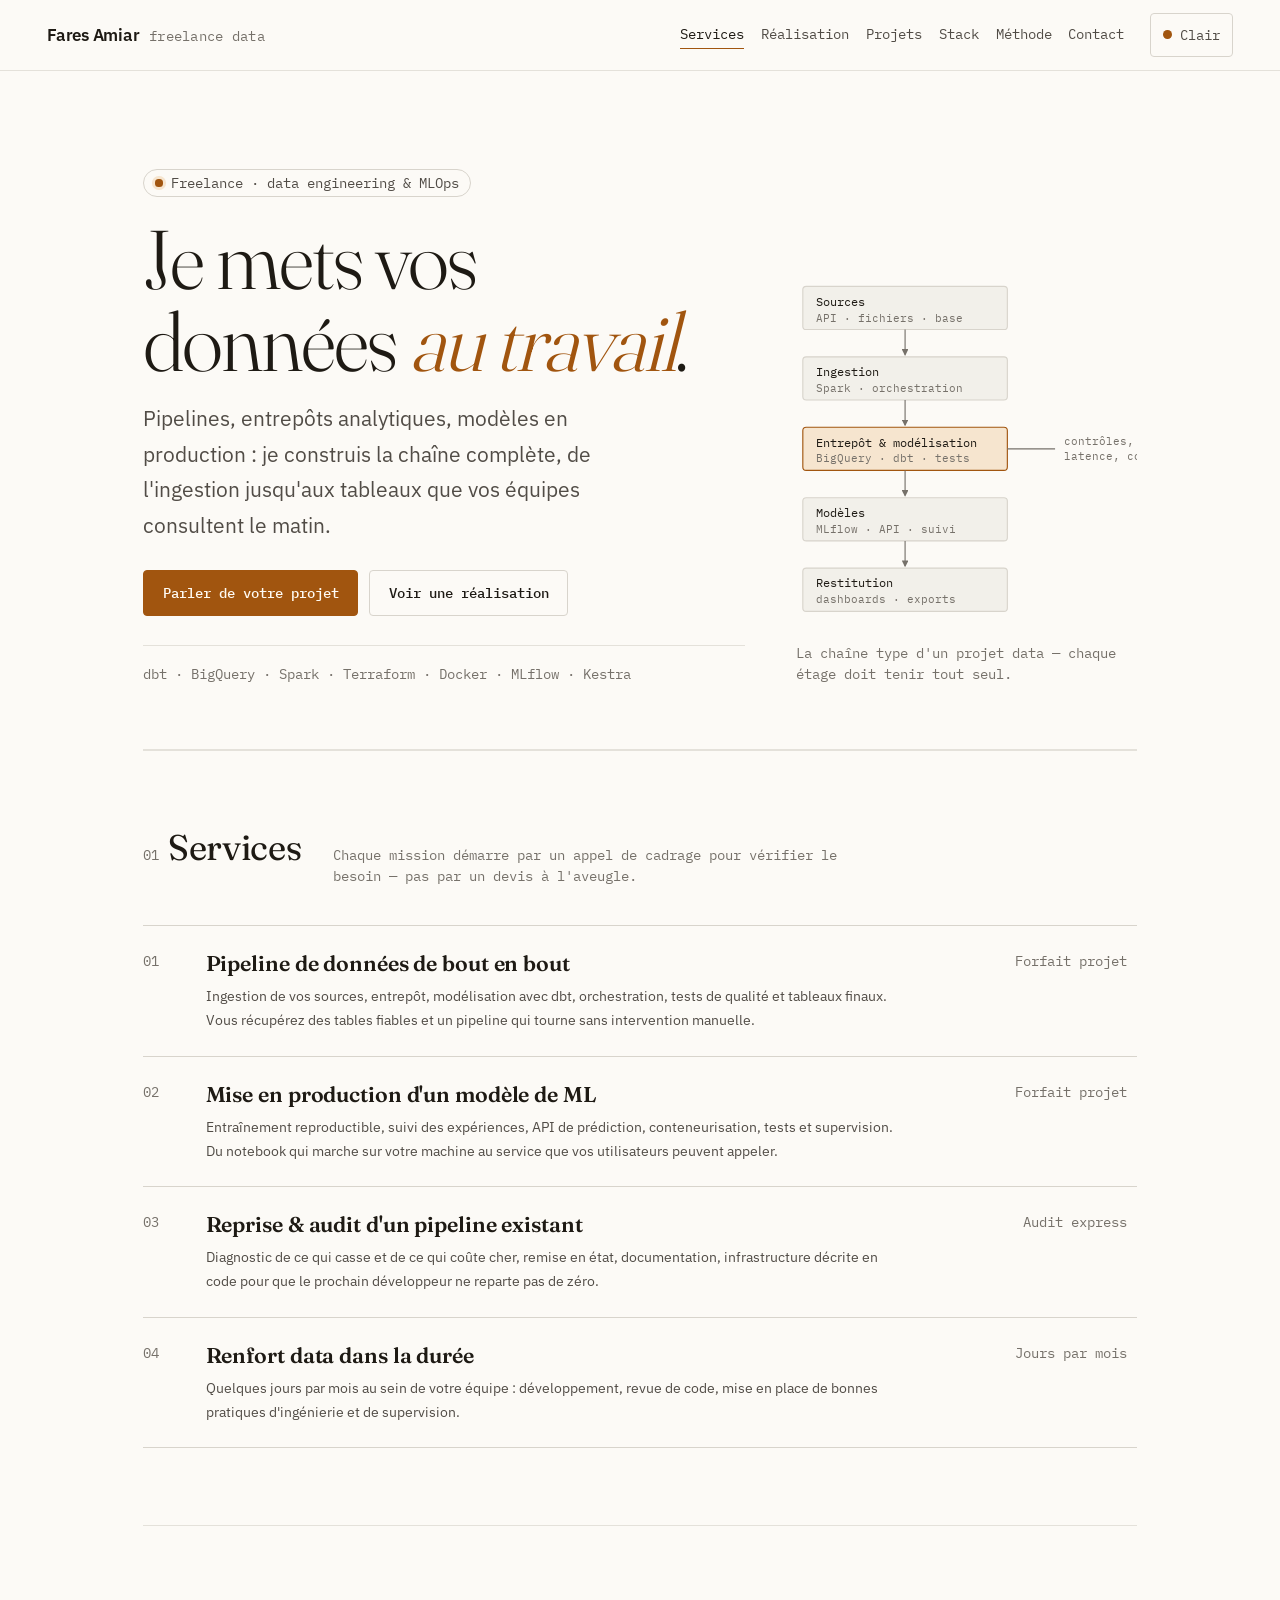
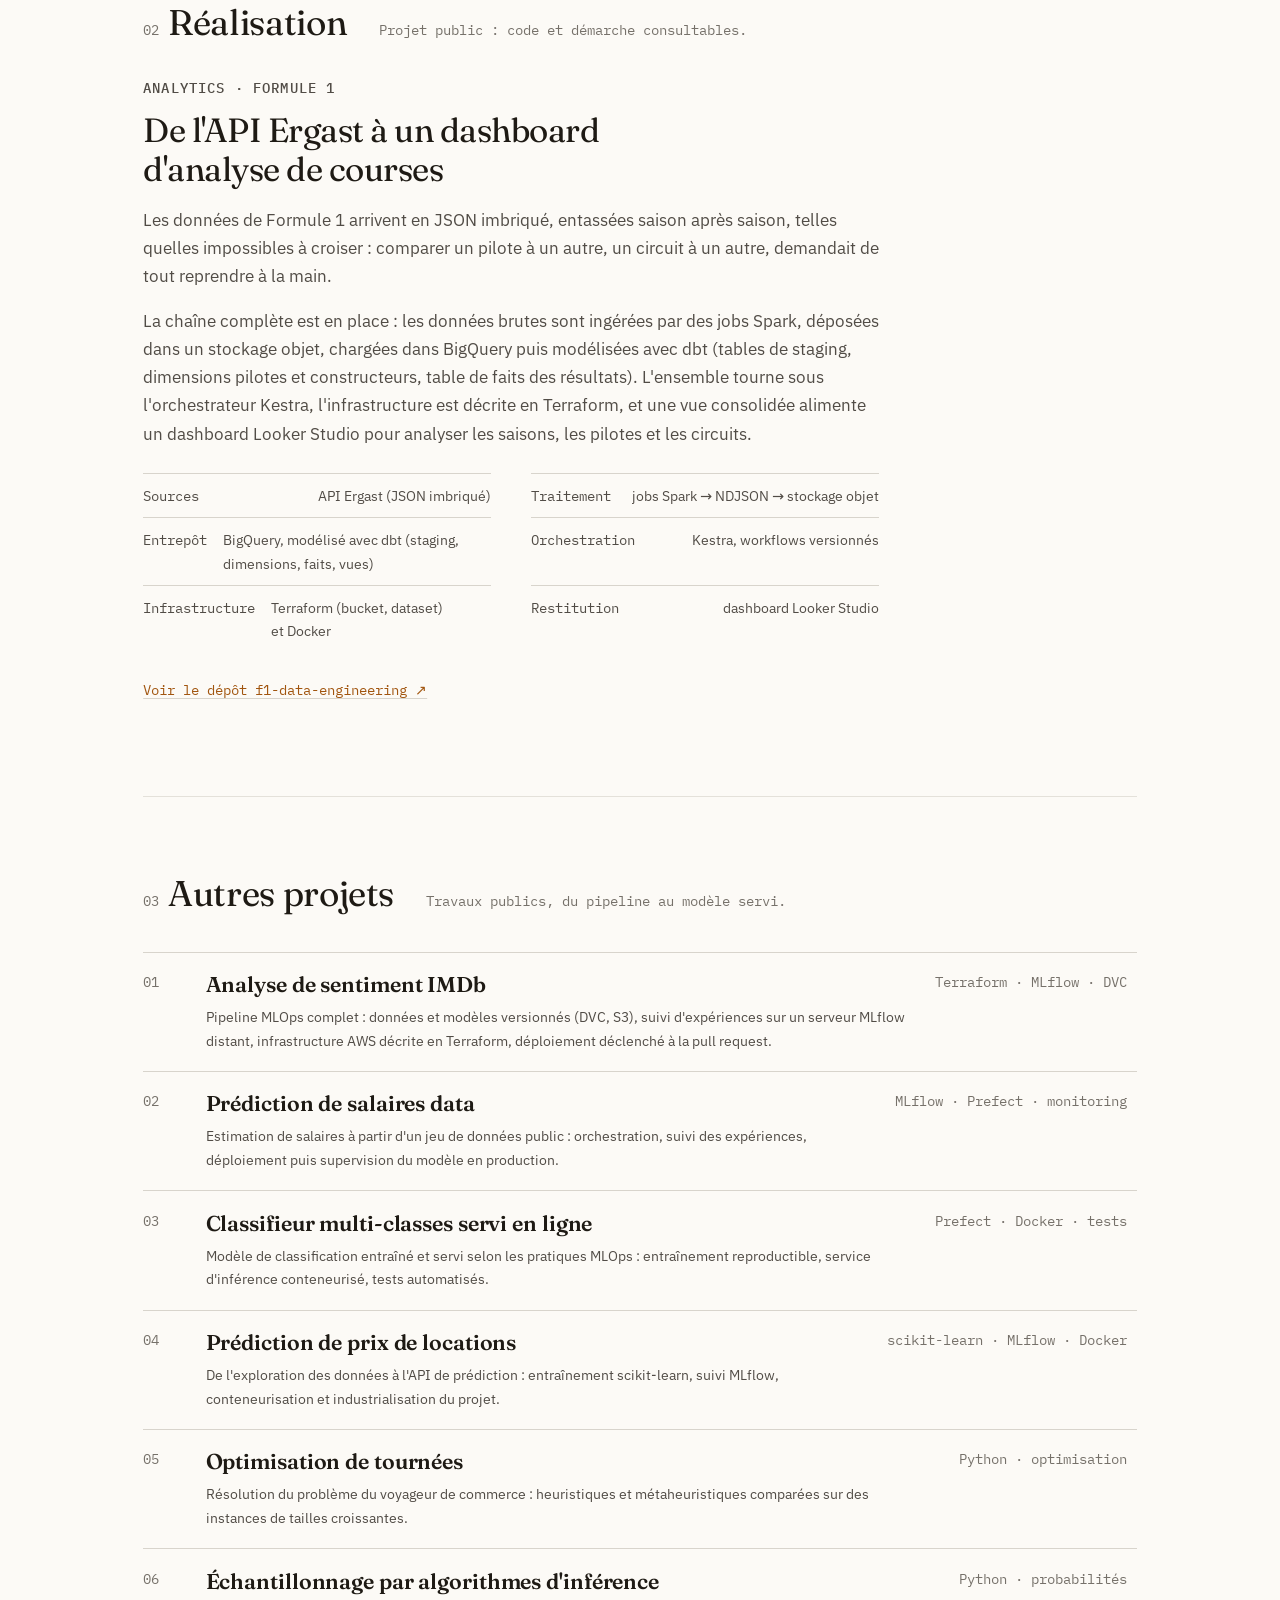
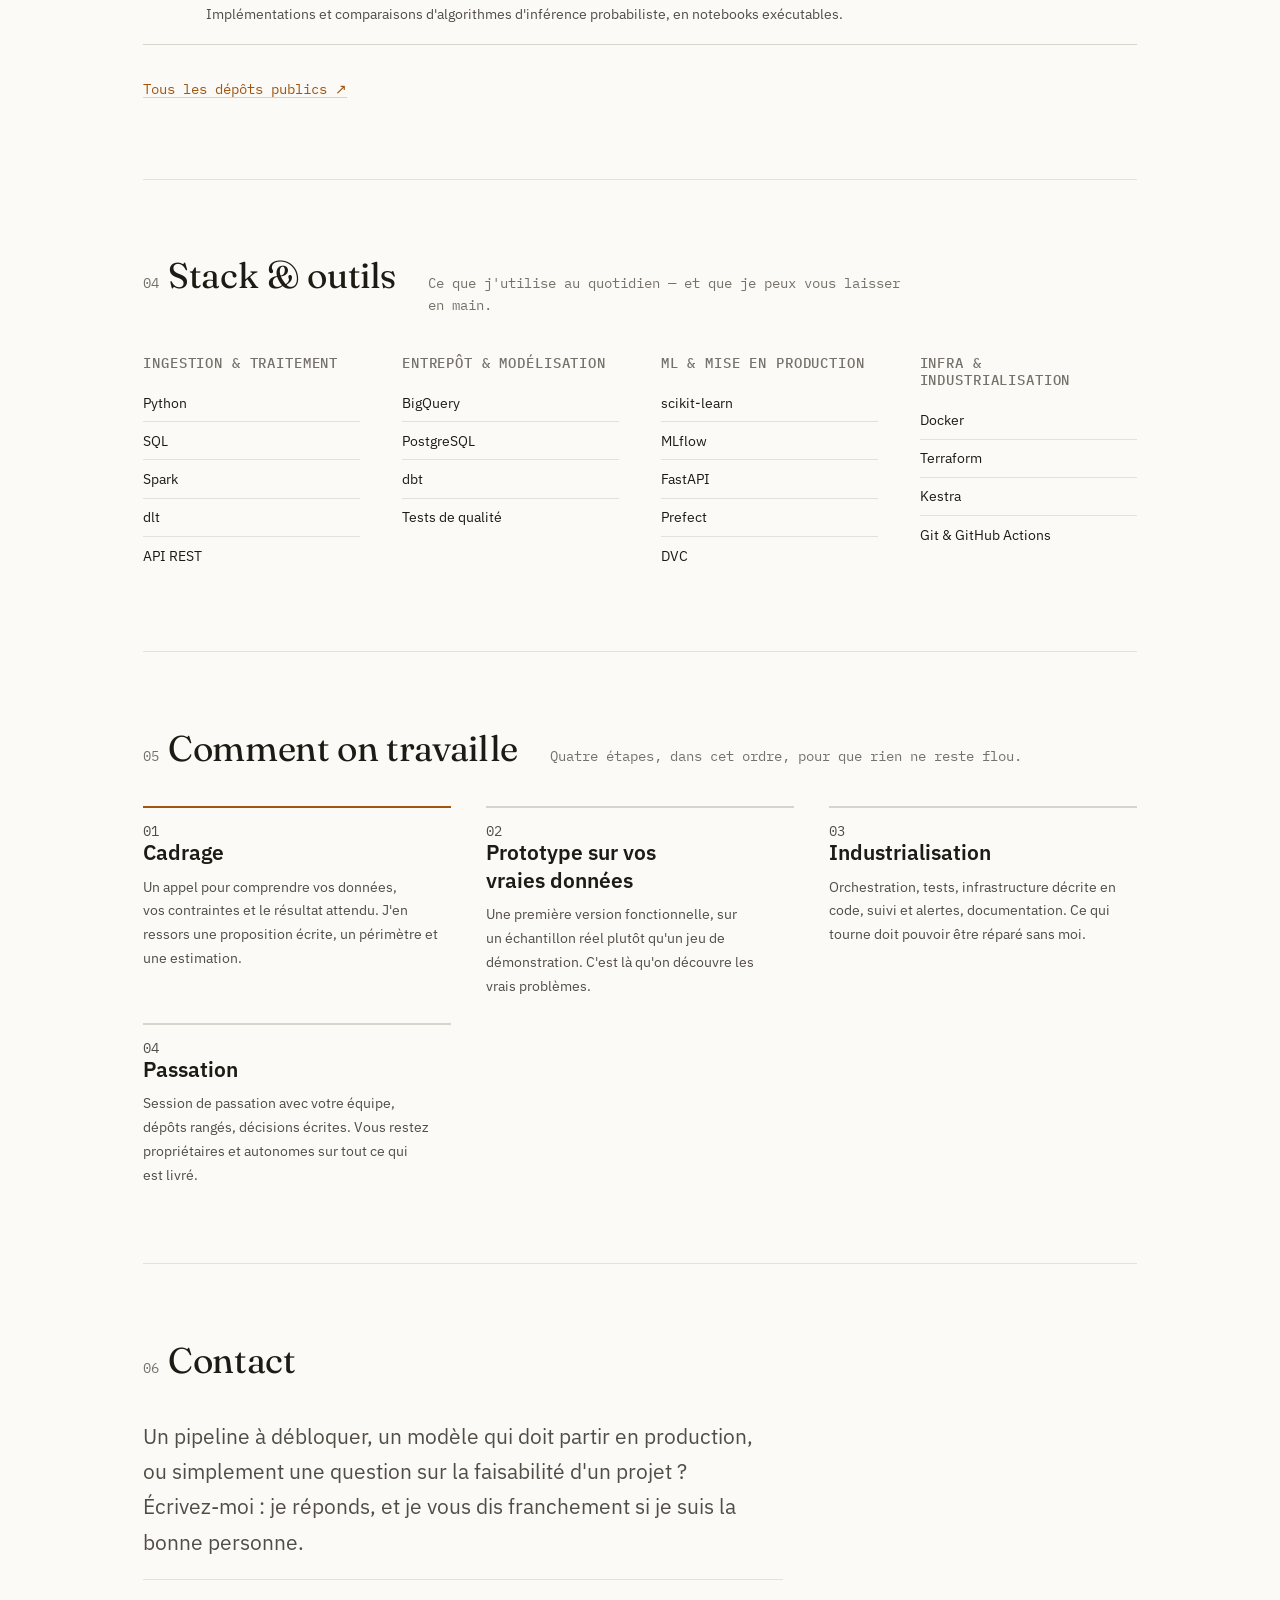
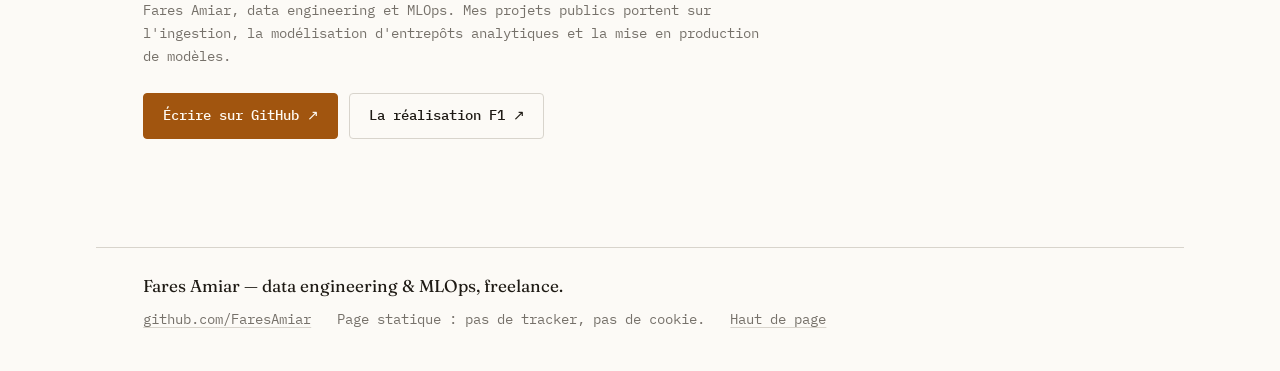
==== commit 003a0ccd: "Polices auto-hébergées - assets/fonts/ : Fraunces, IBM Plex Sans et IBM Plex Mono (sous-ensembles la" ====
--- a/index.html
+++ b/index.html
@@ -11,9 +11,7 @@
 <meta property="og:description" content="Pipelines, entrepôts, modèles en production. Missions data engineering et MLOps.">
 <meta property="og:type" content="website">
 <link rel="icon" href="data:image/svg+xml,%3Csvg xmlns='http://www.w3.org/2000/svg' viewBox='0 0 32 32'%3E%3Crect width='32' height='32' rx='7' fill='%23141210'/%3E%3Ctext x='16' y='22' font-family='monospace' font-size='15' fill='%23e8b061' text-anchor='middle'%3EFA%3C/text%3E%3C/svg%3E">
-<link rel="preconnect" href="https://fonts.googleapis.com">
-<link rel="preconnect" href="https://fonts.gstatic.com" crossorigin>
-<link href="https://fonts.googleapis.com/css2?family=Fraunces:opsz,wght@9..144,300;9..144,400;9..144,600&family=IBM+Plex+Mono:wght@400;500&family=IBM+Plex+Sans:wght@400;500;600&display=swap" rel="stylesheet">
+<link rel="stylesheet" href="assets/fonts.css">
 <link rel="stylesheet" href="assets/styles.css">
 </head>
 <body>
--- a/assets/fonts.css
+++ b/assets/fonts.css
@@ -0,0 +1,76 @@
+/* Fraunces — latin-ext */
+@font-face {
+  font-family: 'Fraunces';
+  font-style: normal;
+  font-weight: 300 600;
+  font-display: swap;
+  src: url('fonts/fraunces-latin-ext-300600.woff2') format('woff2');
+  unicode-range: U+0100-02BA, U+02BD-02C5, U+02C7-02CC, U+02CE-02D7, U+02DD-02FF, U+0304, U+0308, U+0329, U+1D00-1DBF, U+1E00-1E9F, U+1EF2-1EFF, U+2020, U+20A0-20AB, U+20AD-20C0, U+2113, U+2C60-2C7F, U+A720-A7FF;
+}
+/* Fraunces — latin */
+@font-face {
+  font-family: 'Fraunces';
+  font-style: normal;
+  font-weight: 300 600;
+  font-display: swap;
+  src: url('fonts/fraunces-latin-300600.woff2') format('woff2');
+  unicode-range: U+0000-00FF, U+0131, U+0152-0153, U+02BB-02BC, U+02C6, U+02DA, U+02DC, U+0304, U+0308, U+0329, U+2000-206F, U+20AC, U+2122, U+2191, U+2193, U+2212, U+2215, U+FEFF, U+FFFD;
+}
+
+/* IBM Plex Sans — latin-ext */
+@font-face {
+  font-family: 'IBM Plex Sans';
+  font-style: normal;
+  font-weight: 400 600;
+  font-stretch: 100%;
+  font-display: swap;
+  src: url('fonts/plex-sans-latin-ext-400600.woff2') format('woff2');
+  unicode-range: U+0100-02BA, U+02BD-02C5, U+02C7-02CC, U+02CE-02D7, U+02DD-02FF, U+0304, U+0308, U+0329, U+1D00-1DBF, U+1E00-1E9F, U+1EF2-1EFF, U+2020, U+20A0-20AB, U+20AD-20C0, U+2113, U+2C60-2C7F, U+A720-A7FF;
+}
+/* IBM Plex Sans — latin */
+@font-face {
+  font-family: 'IBM Plex Sans';
+  font-style: normal;
+  font-weight: 400 600;
+  font-stretch: 100%;
+  font-display: swap;
+  src: url('fonts/plex-sans-latin-400600.woff2') format('woff2');
+  unicode-range: U+0000-00FF, U+0131, U+0152-0153, U+02BB-02BC, U+02C6, U+02DA, U+02DC, U+0304, U+0308, U+0329, U+2000-206F, U+20AC, U+2122, U+2191, U+2193, U+2212, U+2215, U+FEFF, U+FFFD;
+}
+
+/* IBM Plex Mono — latin-ext */
+@font-face {
+  font-family: 'IBM Plex Mono';
+  font-style: normal;
+  font-weight: 400;
+  font-display: swap;
+  src: url('fonts/plex-mono-latin-ext-400.woff2') format('woff2');
+  unicode-range: U+0100-02BA, U+02BD-02C5, U+02C7-02CC, U+02CE-02D7, U+02DD-02FF, U+0304, U+0308, U+0329, U+1D00-1DBF, U+1E00-1E9F, U+1EF2-1EFF, U+2020, U+20A0-20AB, U+20AD-20C0, U+2113, U+2C60-2C7F, U+A720-A7FF;
+}
+/* IBM Plex Mono — latin */
+@font-face {
+  font-family: 'IBM Plex Mono';
+  font-style: normal;
+  font-weight: 400;
+  font-display: swap;
+  src: url('fonts/plex-mono-latin-400.woff2') format('woff2');
+  unicode-range: U+0000-00FF, U+0131, U+0152-0153, U+02BB-02BC, U+02C6, U+02DA, U+02DC, U+0304, U+0308, U+0329, U+2000-206F, U+20AC, U+2122, U+2191, U+2193, U+2212, U+2215, U+FEFF, U+FFFD;
+}
+/* IBM Plex Mono — latin-ext */
+@font-face {
+  font-family: 'IBM Plex Mono';
+  font-style: normal;
+  font-weight: 500;
+  font-display: swap;
+  src: url('fonts/plex-mono-latin-ext-500.woff2') format('woff2');
+  unicode-range: U+0100-02BA, U+02BD-02C5, U+02C7-02CC, U+02CE-02D7, U+02DD-02FF, U+0304, U+0308, U+0329, U+1D00-1DBF, U+1E00-1E9F, U+1EF2-1EFF, U+2020, U+20A0-20AB, U+20AD-20C0, U+2113, U+2C60-2C7F, U+A720-A7FF;
+}
+/* IBM Plex Mono — latin */
+@font-face {
+  font-family: 'IBM Plex Mono';
+  font-style: normal;
+  font-weight: 500;
+  font-display: swap;
+  src: url('fonts/plex-mono-latin-500.woff2') format('woff2');
+  unicode-range: U+0000-00FF, U+0131, U+0152-0153, U+02BB-02BC, U+02C6, U+02DA, U+02DC, U+0304, U+0308, U+0329, U+2000-206F, U+20AC, U+2122, U+2191, U+2193, U+2212, U+2215, U+FEFF, U+FFFD;
+}
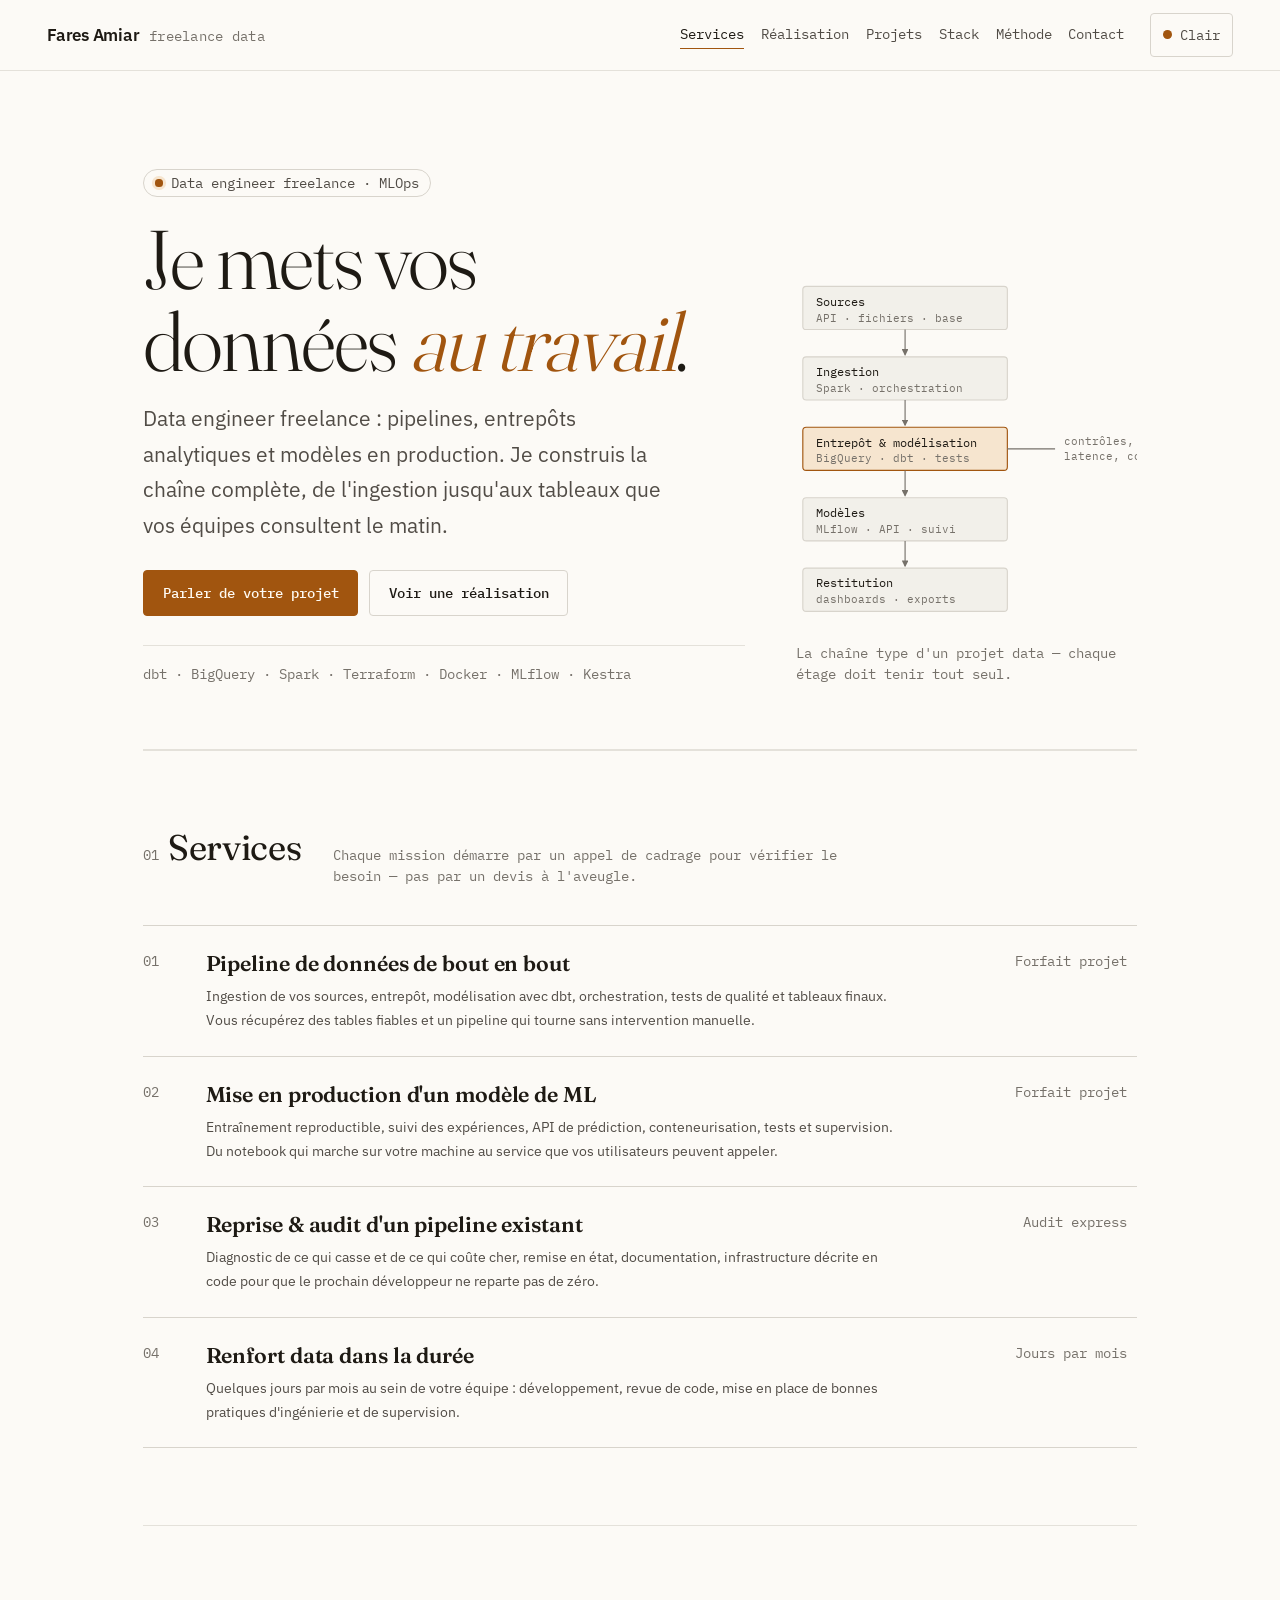
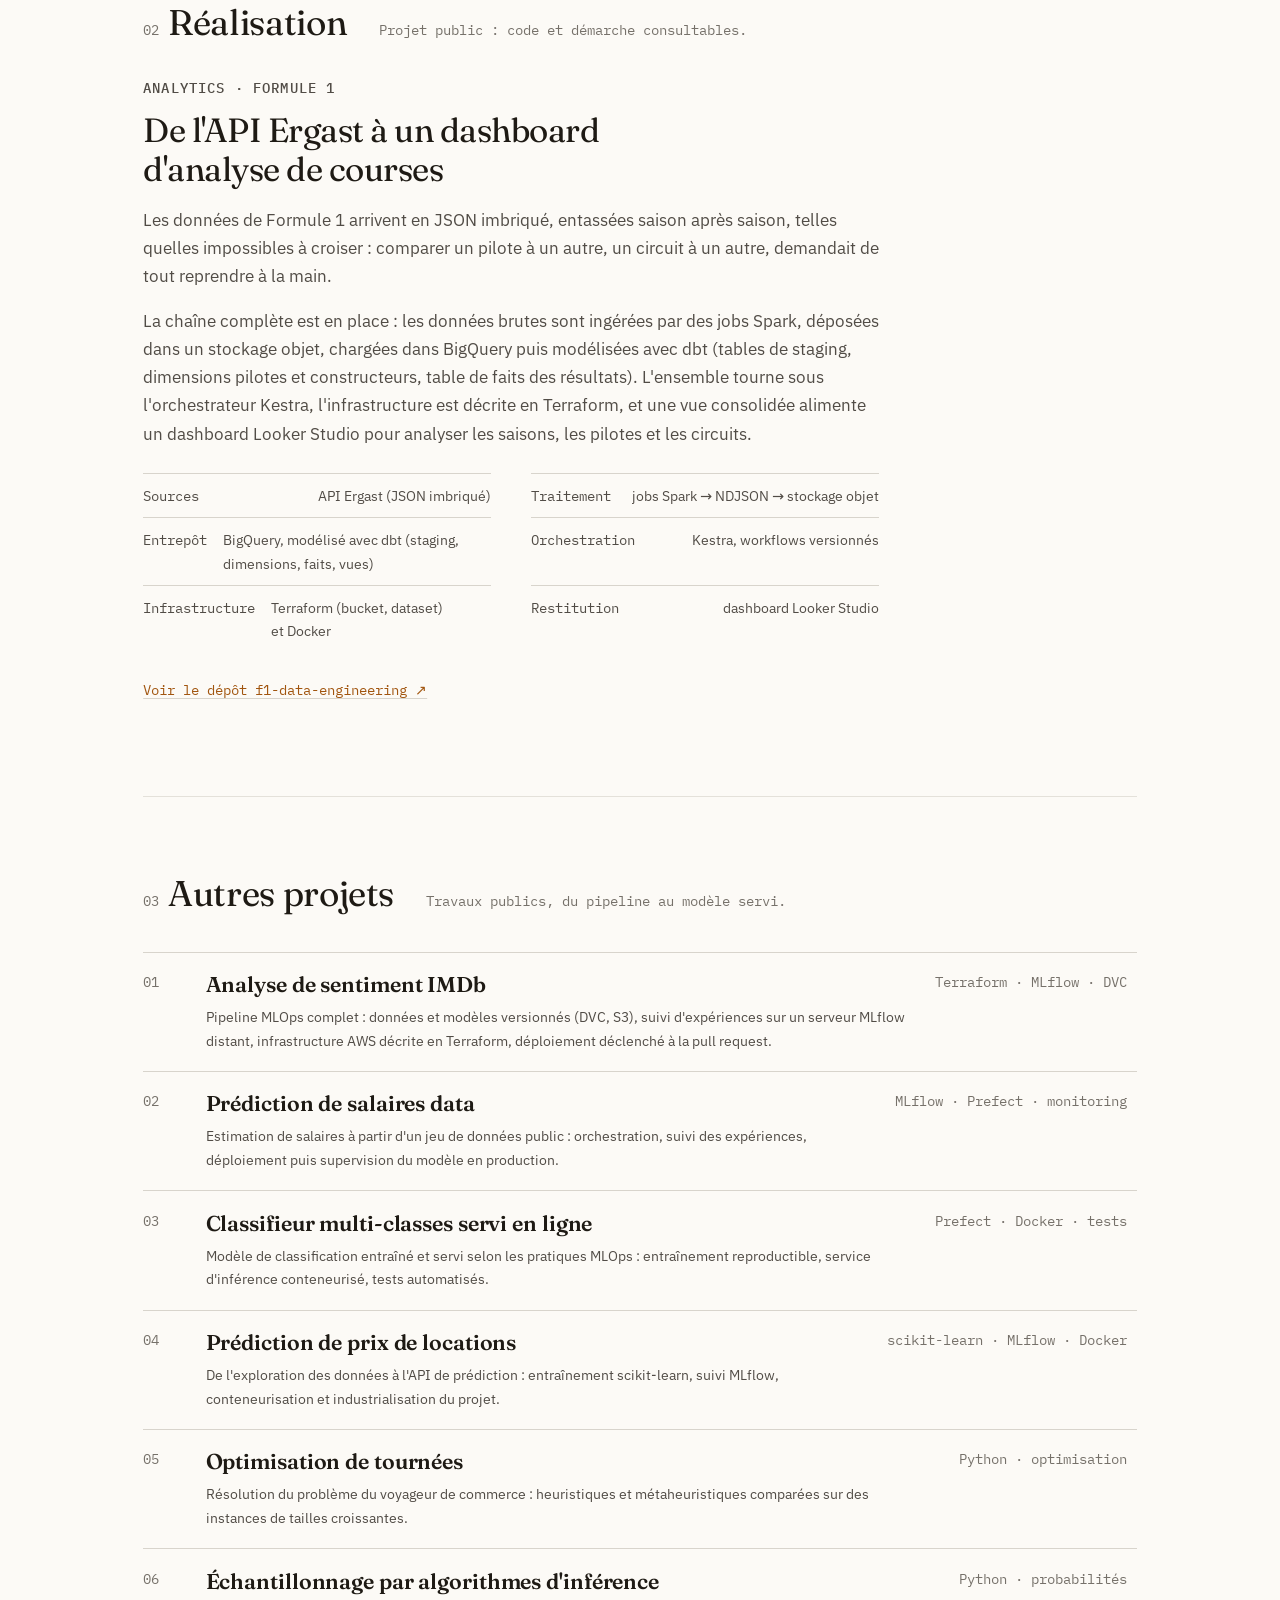
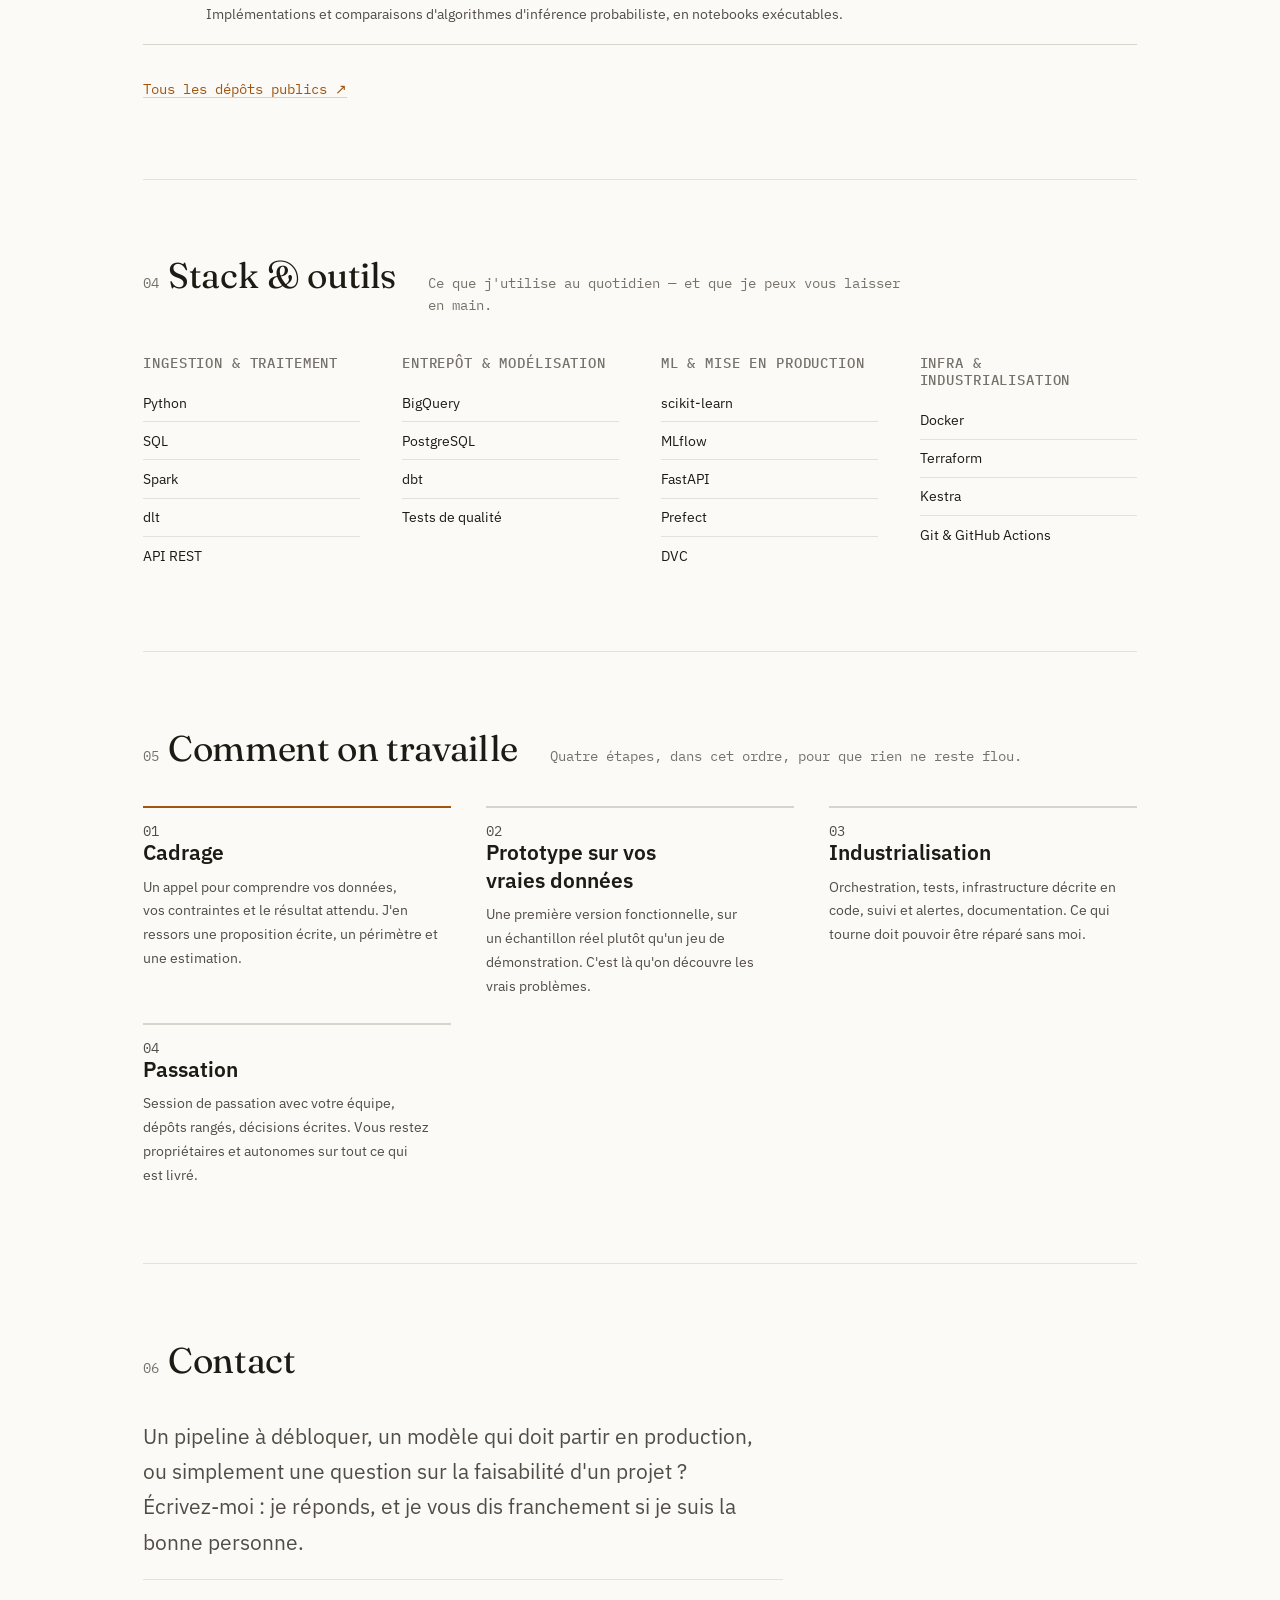
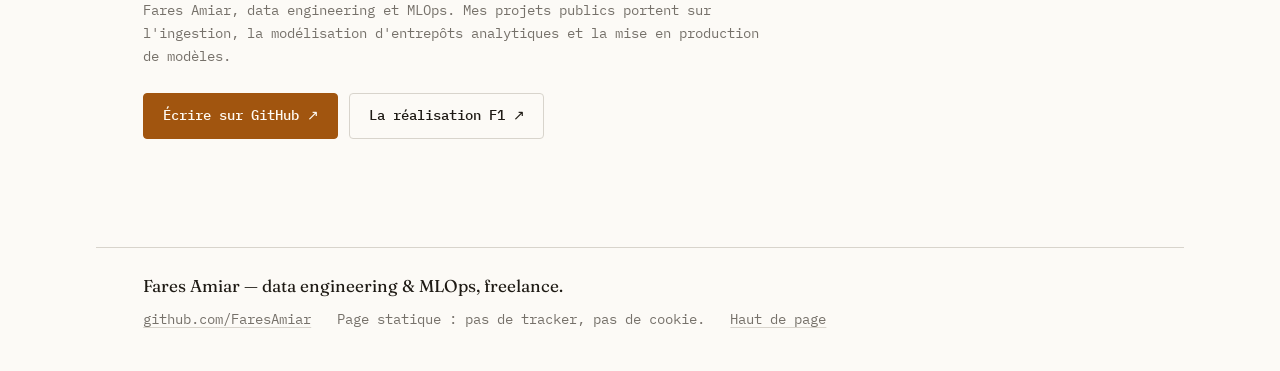
==== commit fd3ab829: "SEO : métadonnées, données structurées, indexation - title et description calibrés, URL canonique, r" ====
--- a/index.html
+++ b/index.html
@@ -3,16 +3,96 @@
 <head>
 <meta charset="utf-8">
 <meta name="viewport" content="width=device-width, initial-scale=1">
-<title>Fares Amiar — Data engineer freelance : pipelines, entrepôts, modèles en production</title>
-<meta name="description" content="Freelance data engineering et MLOps : pipelines de données, entrepôts analytiques (dbt, BigQuery), mise en production de modèles ML. Missions au forfait ou en renfort d'équipe.">
+<title>Fares Amiar · Data engineer freelance — pipelines &amp; MLOps</title>
+<meta name="description" content="Data engineer freelance : pipelines de données, entrepôts analytiques (dbt, BigQuery) et mise en production de modèles ML. Au forfait ou en renfort d'équipe.">
 <meta name="author" content="Fares Amiar">
 <meta name="color-scheme" content="dark light">
 <meta property="og:title" content="Fares Amiar — Data engineer freelance">
 <meta property="og:description" content="Pipelines, entrepôts, modèles en production. Missions data engineering et MLOps.">
 <meta property="og:type" content="website">
-<link rel="icon" href="data:image/svg+xml,%3Csvg xmlns='http://www.w3.org/2000/svg' viewBox='0 0 32 32'%3E%3Crect width='32' height='32' rx='7' fill='%23141210'/%3E%3Ctext x='16' y='22' font-family='monospace' font-size='15' fill='%23e8b061' text-anchor='middle'%3EFA%3C/text%3E%3C/svg%3E">
+<meta name="robots" content="index, follow, max-image-preview:large, max-snippet:-1">
+<meta name="theme-color" content="#141210" media="(prefers-color-scheme: dark)">
+<meta name="theme-color" content="#fbf8f3" media="(prefers-color-scheme: light)">
+<link rel="canonical" href="https://faresamiar.github.io/FaresAmiar/">
+<meta property="og:url" content="https://faresamiar.github.io/FaresAmiar/">
+<meta property="og:site_name" content="Fares Amiar — Data engineer freelance">
+<meta property="og:locale" content="fr_FR">
+<meta property="og:image" content="https://faresamiar.github.io/FaresAmiar/assets/og-image.png">
+<meta property="og:image:width" content="1200">
+<meta property="og:image:height" content="630">
+<meta property="og:image:alt" content="Fares Amiar — data engineer freelance : pipelines, entrepôts analytiques, modèles en production.">
+<meta name="twitter:card" content="summary_large_image">
+<meta name="twitter:title" content="Fares Amiar — Data engineer freelance">
+<meta name="twitter:description" content="Pipelines de données, entrepôts analytiques, mise en production de modèles ML. Missions au forfait ou en renfort d'équipe.">
+<meta name="twitter:image" content="https://faresamiar.github.io/FaresAmiar/assets/og-image.png">
+<!-- Vérification Google Search Console : coller ici la balise <meta name="google-site-verification" ...> fournie par Search Console -->
+<link rel="icon" href="favicon.ico" sizes="any">
+<link rel="icon" href="favicon.svg" type="image/svg+xml">
+<link rel="apple-touch-icon" href="assets/apple-touch-icon.png">
+<link rel="preload" href="assets/fonts/fraunces-latin-300600.woff2" as="font" type="font/woff2" crossorigin>
+<link rel="preload" href="assets/fonts/plex-sans-latin-400600.woff2" as="font" type="font/woff2" crossorigin>
 <link rel="stylesheet" href="assets/fonts.css">
 <link rel="stylesheet" href="assets/styles.css">
+<script type="application/ld+json">
+{
+  "@context": "https://schema.org",
+  "@graph": [
+    {
+      "@type": "Person",
+      "@id": "https://faresamiar.github.io/FaresAmiar/#person",
+      "name": "Fares Amiar",
+      "jobTitle": "Data engineer freelance",
+      "description": "Data engineer freelance : pipelines de données, entrepôts analytiques et mise en production de modèles de machine learning.",
+      "url": "https://faresamiar.github.io/FaresAmiar/",
+      "sameAs": ["https://github.com/FaresAmiar"],
+      "knowsAbout": [
+        "Data engineering", "MLOps", "dbt", "BigQuery", "Apache Spark",
+        "Terraform", "Docker", "MLflow", "FastAPI", "Python", "SQL"
+      ]
+    },
+    {
+      "@type": "WebSite",
+      "@id": "https://faresamiar.github.io/FaresAmiar/#site",
+      "url": "https://faresamiar.github.io/FaresAmiar/",
+      "name": "Fares Amiar — Data engineer freelance",
+      "inLanguage": "fr-FR",
+      "publisher": { "@id": "https://faresamiar.github.io/FaresAmiar/#person" }
+    },
+    {
+      "@type": "ProfilePage",
+      "@id": "https://faresamiar.github.io/FaresAmiar/#page",
+      "url": "https://faresamiar.github.io/FaresAmiar/",
+      "isPartOf": { "@id": "https://faresamiar.github.io/FaresAmiar/#site" },
+      "about": { "@id": "https://faresamiar.github.io/FaresAmiar/#person" },
+      "inLanguage": "fr-FR"
+    },
+    {
+      "@type": "Service",
+      "name": "Pipeline de données de bout en bout",
+      "serviceType": "Data engineering",
+      "description": "Ingestion des sources, entrepôt, modélisation dbt, orchestration, tests de qualité et tableaux de bord.",
+      "provider": { "@id": "https://faresamiar.github.io/FaresAmiar/#person" },
+      "areaServed": "FR"
+    },
+    {
+      "@type": "Service",
+      "name": "Mise en production d'un modèle de machine learning",
+      "serviceType": "MLOps",
+      "description": "Entraînement reproductible, suivi des expériences, API de prédiction, conteneurisation, tests et supervision.",
+      "provider": { "@id": "https://faresamiar.github.io/FaresAmiar/#person" },
+      "areaServed": "FR"
+    },
+    {
+      "@type": "Service",
+      "name": "Reprise et audit d'un pipeline de données existant",
+      "serviceType": "Audit technique",
+      "description": "Diagnostic, remise en état, documentation et infrastructure décrite en code.",
+      "provider": { "@id": "https://faresamiar.github.io/FaresAmiar/#person" },
+      "areaServed": "FR"
+    }
+  ]
+}
+</script>
 </head>
 <body>
 <a class="skip" href="#main">Aller au contenu</a>
@@ -36,11 +116,12 @@
 
   <section class="hero" aria-labelledby="hero-title">
     <div class="hero__intro">
-      <p class="pill"><span class="pill__dot" aria-hidden="true"></span>Freelance · data engineering &amp; MLOps</p>
+      <p class="pill"><span class="pill__dot" aria-hidden="true"></span>Data engineer freelance · MLOps</p>
       <h1 id="hero-title">Je mets vos données <em>au travail</em>.</h1>
       <p class="lede">
-        Pipelines, entrepôts analytiques, modèles en production&nbsp;: je construis la chaîne
-        complète, de l'ingestion jusqu'aux tableaux que vos équipes consultent le matin.
+        Data engineer freelance&nbsp;: pipelines, entrepôts analytiques et modèles en production.
+        Je construis la chaîne complète, de l'ingestion jusqu'aux tableaux que vos équipes
+        consultent le matin.
       </p>
       <p class="hero__links">
         <a class="btn" href="#contact">Parler de votre projet</a>
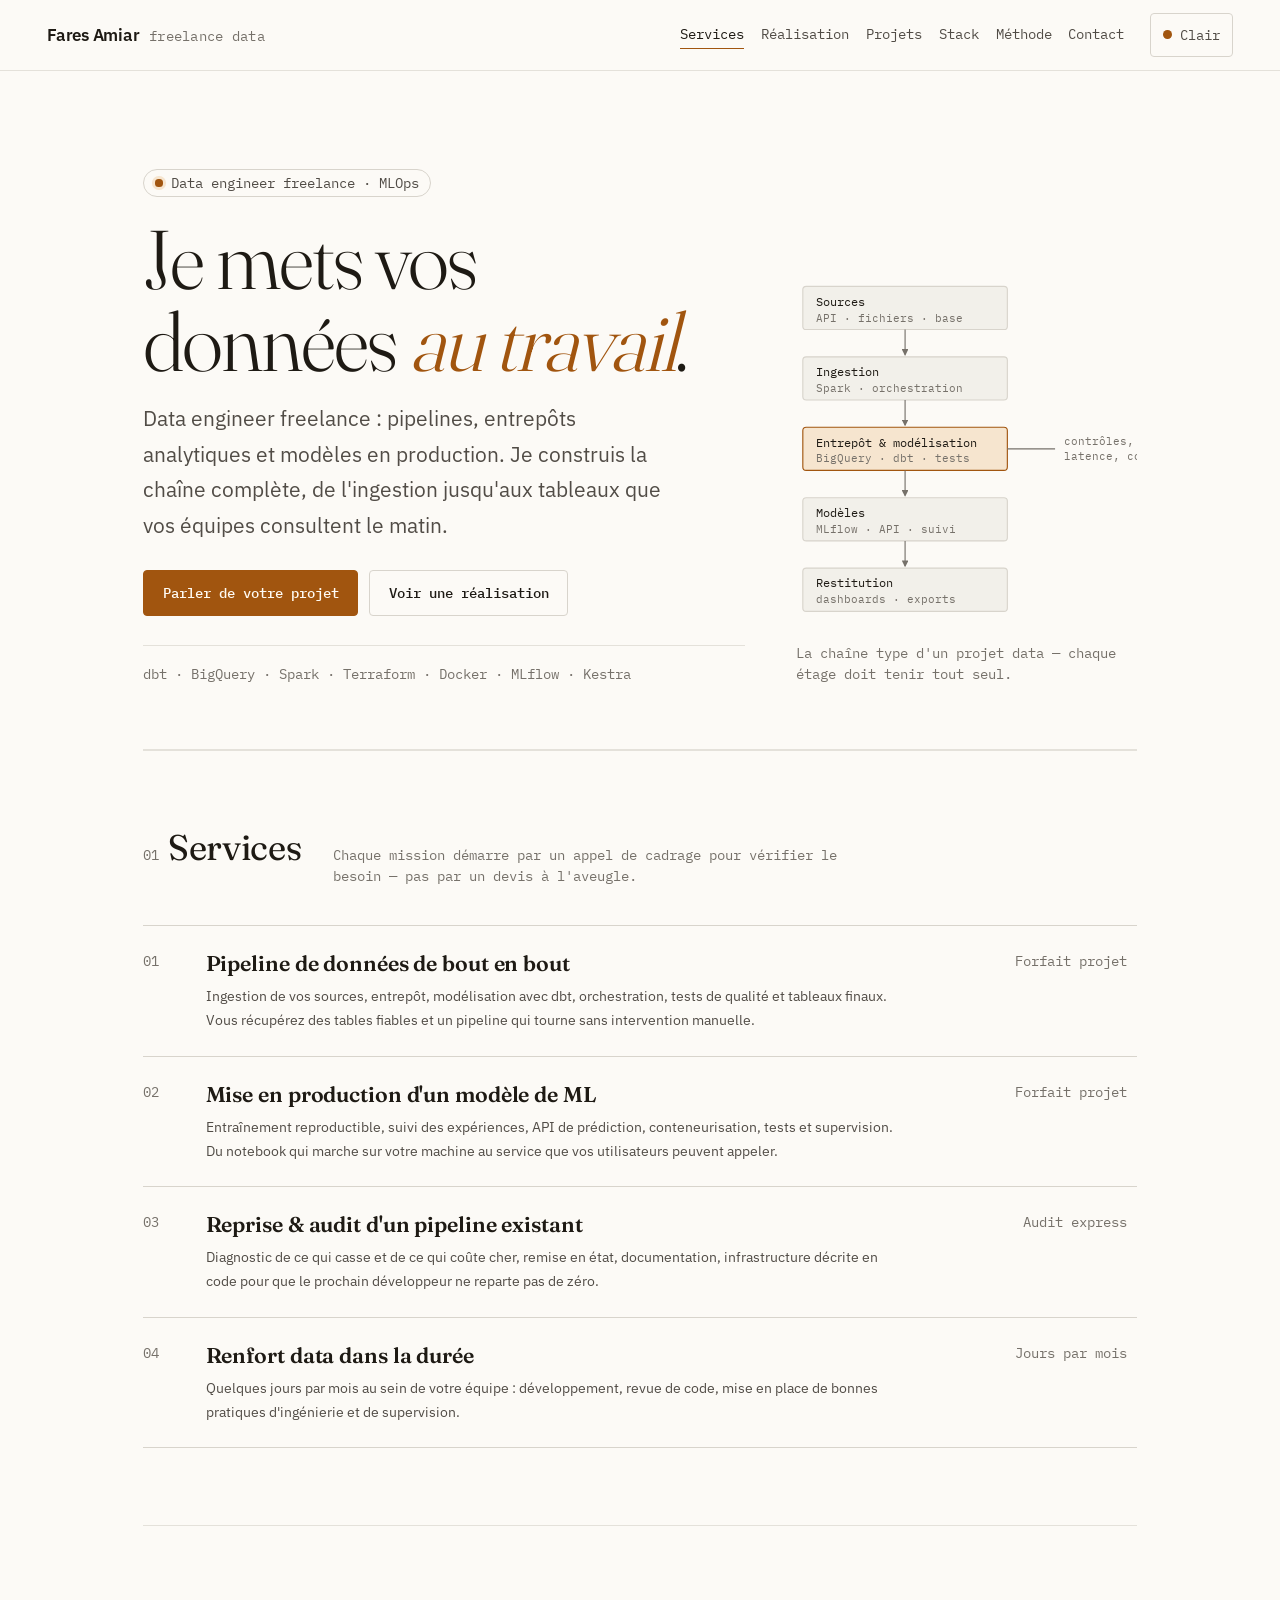
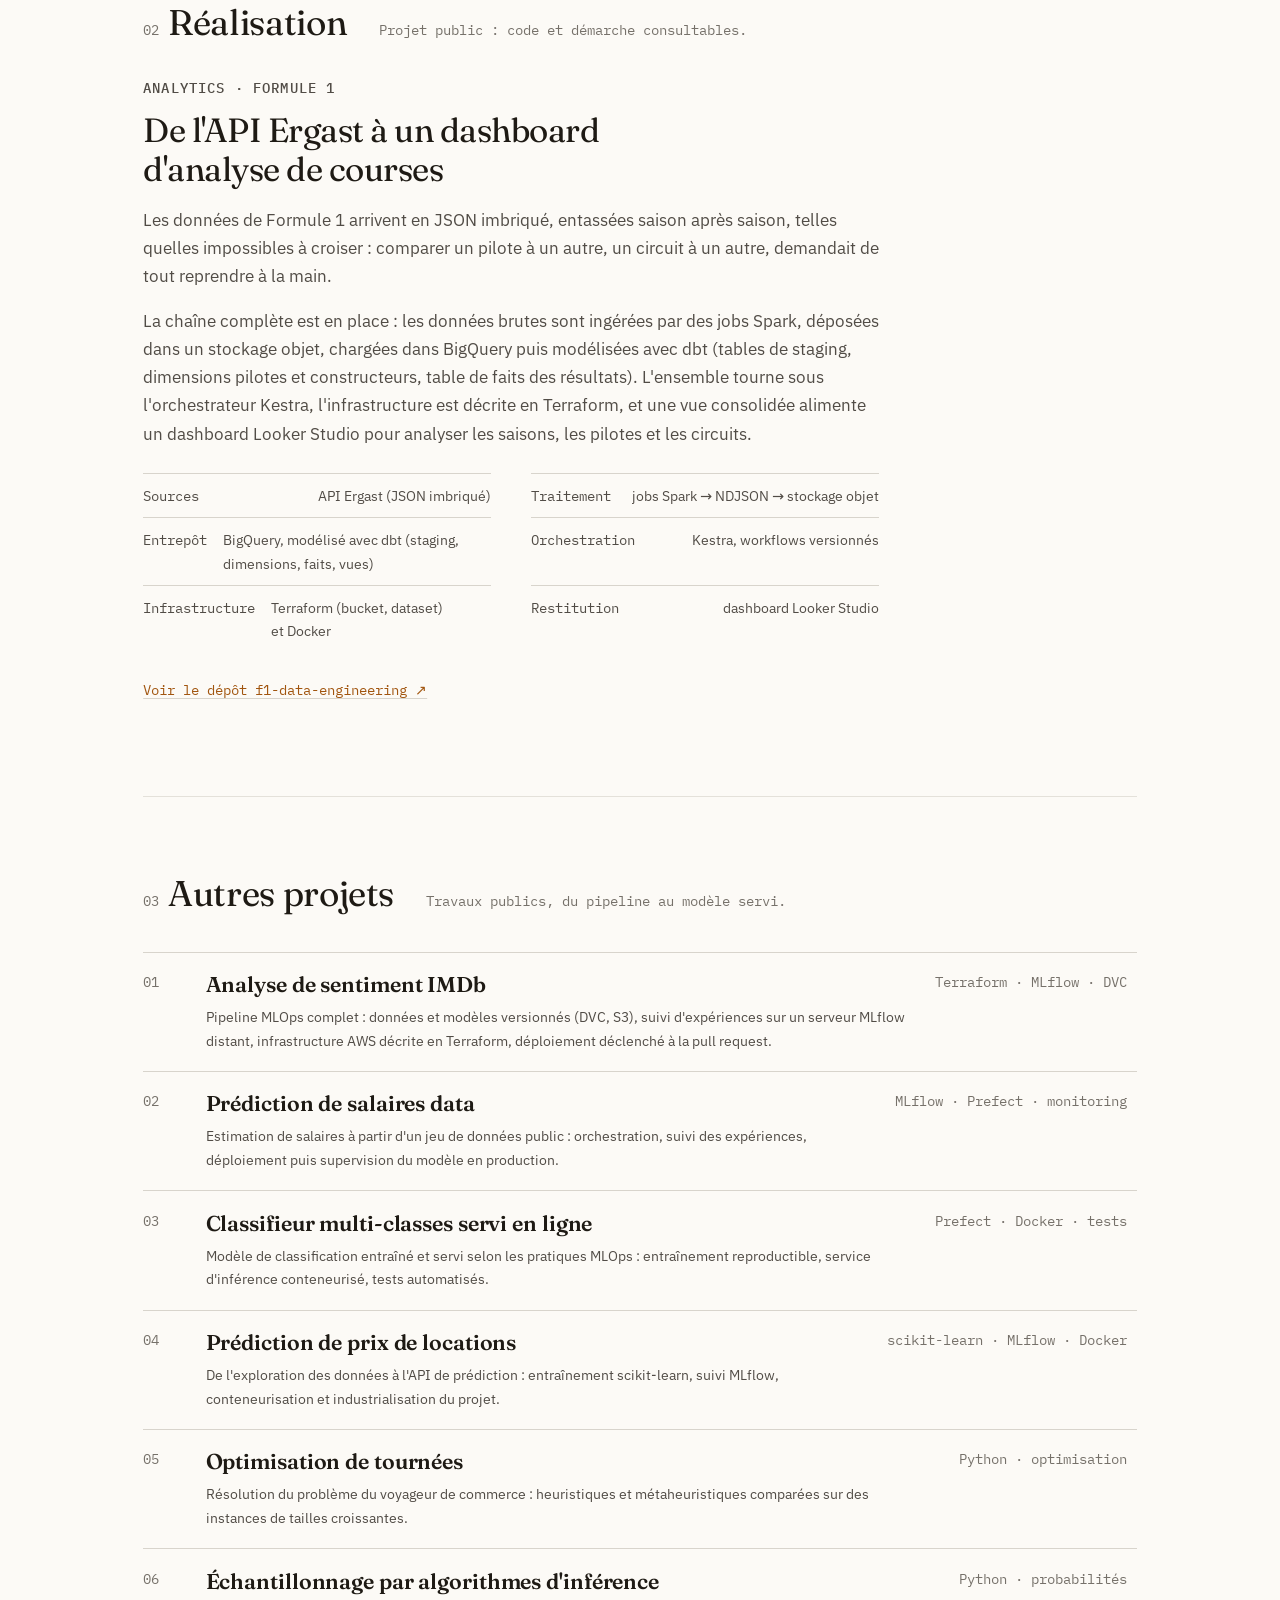
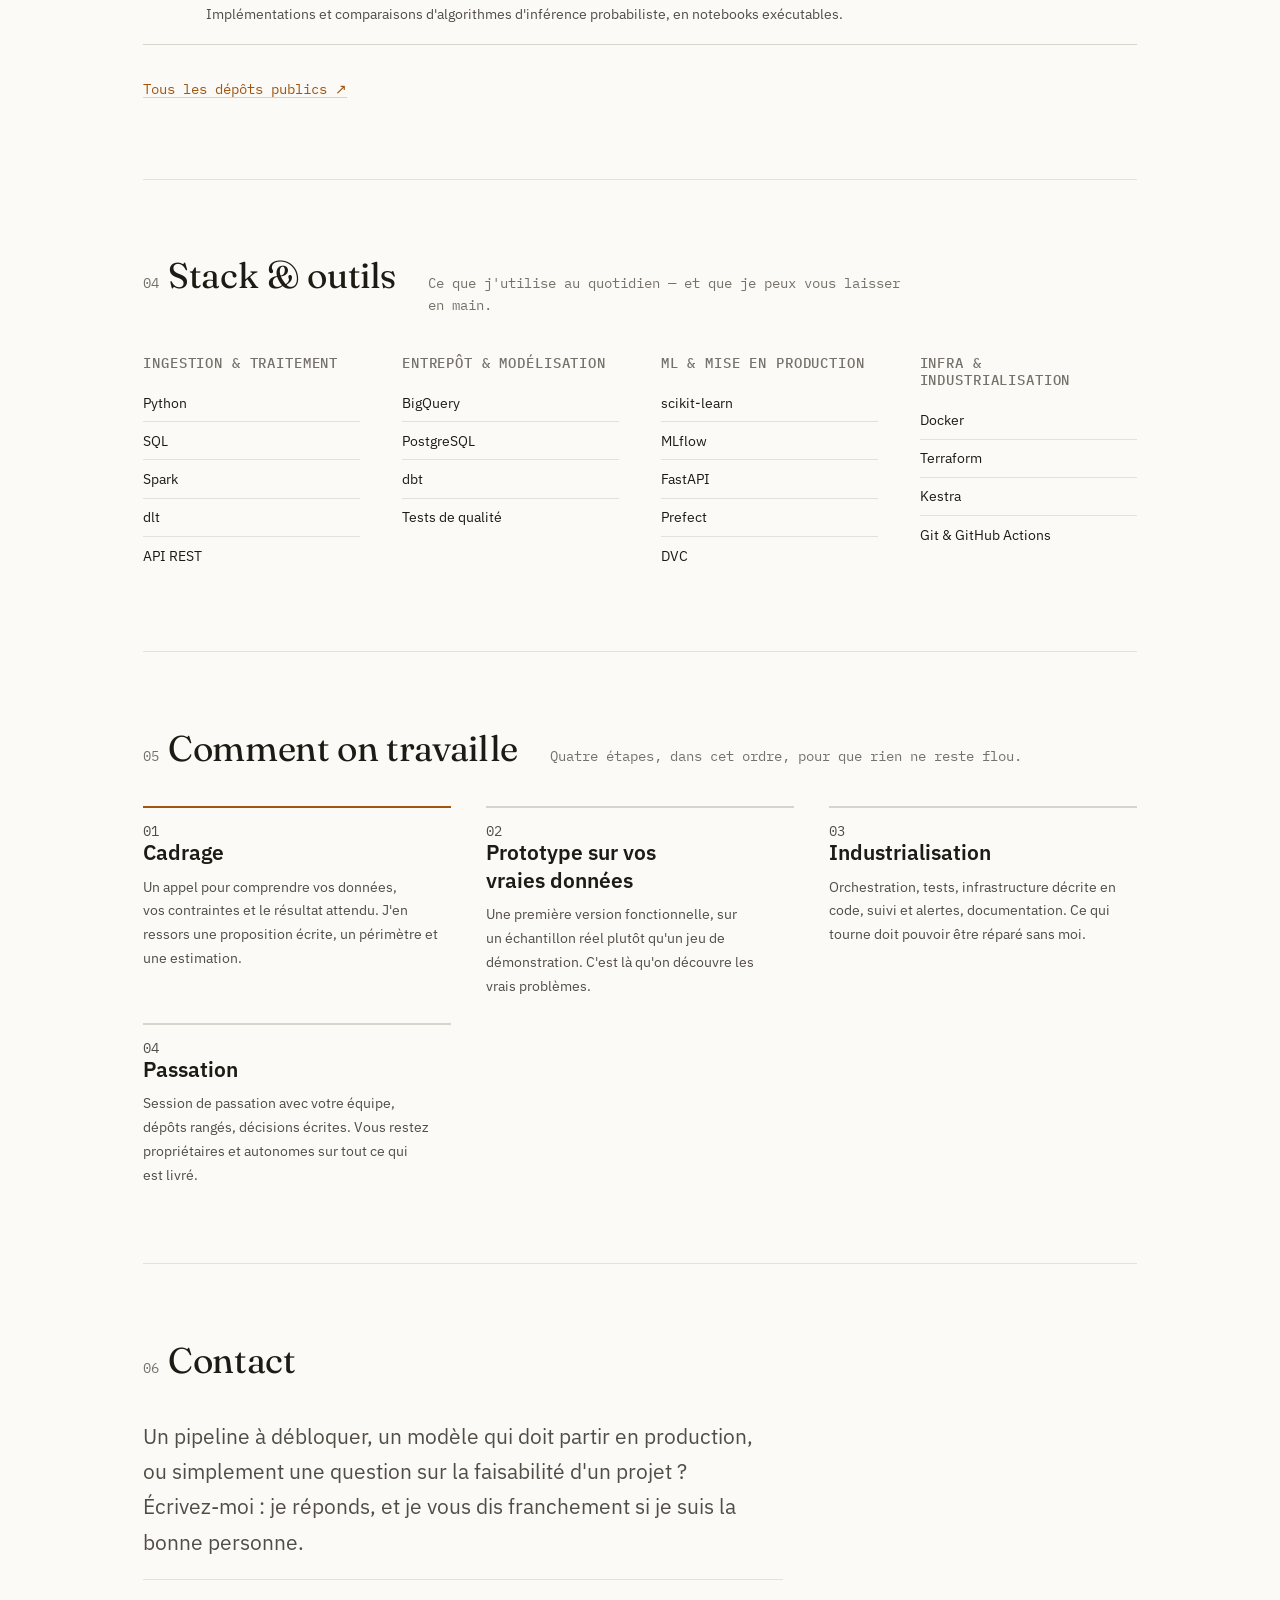
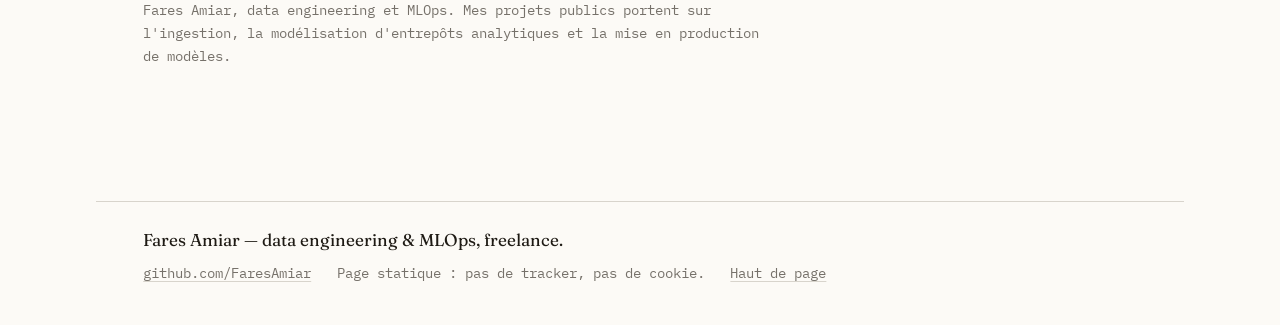
==== commit 373f9233: "Ajout mail" ====
--- a/index.html
+++ b/index.html
@@ -25,7 +25,7 @@
 <meta name="twitter:title" content="Fares Amiar — Data engineer freelance">
 <meta name="twitter:description" content="Pipelines de données, entrepôts analytiques, mise en production de modèles ML. Missions au forfait ou en renfort d'équipe.">
 <meta name="twitter:image" content="https://faresamiar.github.io/FaresAmiar/assets/og-image.png">
-<!-- Vérification Google Search Console : coller ici la balise <meta name="google-site-verification" ...> fournie par Search Console -->
+<meta name="google-site-verification" content="pjnU0YGFu4h770-6OhG8F69n9rQ7LcGxjI9Jmqb8EjQ">
 <link rel="icon" href="favicon.ico" sizes="any">
 <link rel="icon" href="favicon.svg" type="image/svg+xml">
 <link rel="apple-touch-icon" href="assets/apple-touch-icon.png">
@@ -46,7 +46,7 @@
       "url": "https://faresamiar.github.io/FaresAmiar/",
       "sameAs": ["https://github.com/FaresAmiar"],
       "knowsAbout": [
-        "Data engineering", "MLOps", "dbt", "BigQuery", "Apache Spark",
+        "Data engineering", "Airflow","MLOps", "dbt", "BigQuery", "Apache Spark",
         "Terraform", "Docker", "MLflow", "FastAPI", "Python", "SQL"
       ]
     },
@@ -124,7 +124,7 @@
         consultent le matin.
       </p>
       <p class="hero__links">
-        <a class="btn" href="#contact">Parler de votre projet</a>
+        <a class="btn" href="mailto:faresamiar1@gmail.com">Parler de votre projet</a>
         <a class="btn btn--ghost" href="#realisation">Voir une réalisation</a>
       </p>
       <p class="hero__stack">dbt · BigQuery · Spark · Terraform · Docker · MLflow · Kestra</p>
@@ -392,15 +392,7 @@
         Fares Amiar, data engineering et MLOps. Mes projets publics portent sur l'ingestion,
         la modélisation d'entrepôts analytiques et la mise en production de modèles.
       </p>
-      <p class="hero__links">
-        <a class="btn" href="https://github.com/FaresAmiar" rel="me noopener">Écrire sur GitHub ↗</a>
-        <a class="btn btn--ghost" href="https://github.com/FaresAmiar/f1-data-engineering" rel="noopener">La réalisation F1 ↗</a>
-      </p>
-      <!-- À COMPLÉTER : votre adresse e-mail, puis décommenter ce bloc.
-      <p class="hero__links">
-        <a class="btn" href="mailto:adresse@exemple.fr">Écrire un e-mail</a>
-      </p>
-      -->
+
     </div>
   </section>
 
